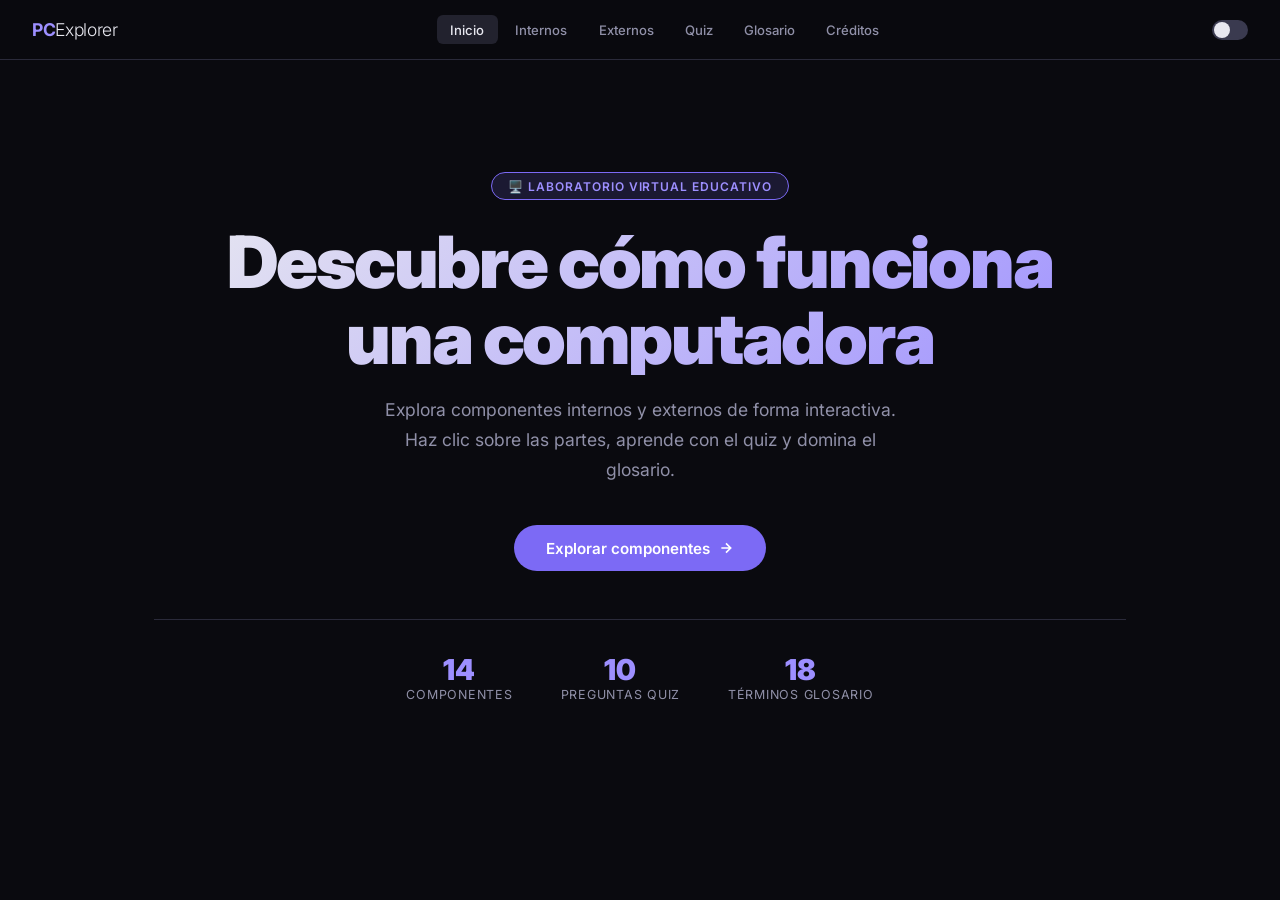
==== index.html @ 4ac85d03 "Add files via upload" ====
<!DOCTYPE html>
<html lang="es" data-theme="dark">
<head>
<meta charset="UTF-8">
<meta name="viewport" content="width=device-width, initial-scale=1.0">
<title>PC Explorer — Aprende los Componentes de la Computadora</title>
<link href="https://fonts.googleapis.com/css2?family=Inter:wght@300;400;500;600;700;900&family=JetBrains+Mono:wght@400;600&display=swap" rel="stylesheet">
<style>
:root {
  --bg: #0a0a0f;
  --bg2: #111118;
  --bg3: #1a1a24;
  --bg4: #22222e;
  --border: #2a2a3a;
  --border2: #3a3a4f;
  --text: #e8e8f0;
  --text2: #9090a8;
  --text3: #6060780;
  --accent: #7c6af5;
  --accent2: #9d8fff;
  --accent-glow: rgba(124,106,245,0.15);
  --green: #22c55e;
  --red: #ef4444;
  --amber: #f59e0b;
  --cyan: #06b6d4;
  --pink: #ec4899;
  --radius: 12px;
  --radius-sm: 8px;
}
[data-theme="light"] {
  --bg: #f0f0f8;
  --bg2: #ffffff;
  --bg3: #f8f8ff;
  --bg4: #ebebf5;
  --border: #d0d0e0;
  --border2: #b0b0c8;
  --text: #1a1a2e;
  --text2: #4a4a6a;
  --accent: #5b4de0;
  --accent2: #7c6af5;
  --accent-glow: rgba(91,77,224,0.1);
}
* { box-sizing: border-box; margin: 0; padding: 0; }
body {
  font-family: 'Inter', sans-serif;
  background: var(--bg);
  color: var(--text);
  min-height: 100vh;
  transition: background 0.3s, color 0.3s;
  overflow-x: hidden;
}

/* NAV */
nav {
  position: sticky; top: 0; z-index: 100;
  background: rgba(10,10,15,0.85);
  backdrop-filter: blur(16px);
  border-bottom: 1px solid var(--border);
  padding: 0 2rem;
  display: flex; align-items: center; justify-content: space-between;
  height: 60px;
}
[data-theme="light"] nav { background: rgba(240,240,248,0.85); }
.nav-logo { font-size: 1.1rem; font-weight: 700; color: var(--accent2); letter-spacing: -0.02em; }
.nav-logo span { color: var(--text); font-weight: 300; }
.nav-links { display: flex; gap: 0.25rem; }
.nav-links a {
  padding: 0.4rem 0.85rem; border-radius: 6px;
  font-size: 0.82rem; font-weight: 500; color: var(--text2);
  text-decoration: none; cursor: pointer;
  transition: all 0.15s;
}
.nav-links a:hover, .nav-links a.active { background: var(--bg4); color: var(--text); }
.nav-right { display: flex; align-items: center; gap: 0.75rem; }
#theme-btn {
  width: 36px; height: 20px; border-radius: 10px;
  background: var(--border2); border: none; cursor: pointer;
  position: relative; transition: background 0.3s;
}
#theme-btn::after {
  content: ''; position: absolute; top: 2px; left: 2px;
  width: 16px; height: 16px; border-radius: 50%;
  background: var(--text); transition: transform 0.3s, background 0.3s;
}
[data-theme="light"] #theme-btn { background: var(--accent); }
[data-theme="light"] #theme-btn::after { transform: translateX(16px); background: white; }

/* SECTIONS */
.section { display: none; padding: 2rem; max-width: 1100px; margin: 0 auto; }
.section.active { display: block; }

/* HERO */
.hero { text-align: center; padding: 5rem 2rem 3rem; }
.hero-badge {
  display: inline-block; padding: 0.35rem 1rem;
  background: var(--accent-glow); border: 1px solid var(--accent);
  border-radius: 99px; font-size: 0.75rem; font-weight: 600;
  color: var(--accent2); letter-spacing: 0.08em; text-transform: uppercase;
  margin-bottom: 1.5rem;
}
.hero h1 {
  font-size: clamp(2.5rem, 6vw, 4.5rem); font-weight: 900;
  line-height: 1.05; letter-spacing: -0.03em;
  background: linear-gradient(135deg, var(--text) 0%, var(--accent2) 100%);
  -webkit-background-clip: text; -webkit-text-fill-color: transparent;
  background-clip: text; margin-bottom: 1.25rem;
}
.hero p { font-size: 1.1rem; color: var(--text2); max-width: 540px; margin: 0 auto 2.5rem; line-height: 1.7; }
.hero-cta {
  display: inline-flex; align-items: center; gap: 0.5rem;
  background: var(--accent); color: white;
  padding: 0.85rem 2rem; border-radius: 99px;
  font-weight: 600; font-size: 0.95rem; cursor: pointer;
  border: none; transition: all 0.2s; text-decoration: none;
}
.hero-cta:hover { background: var(--accent2); transform: translateY(-2px); }
.hero-cta svg { width: 16px; height: 16px; }
.hero-stats {
  display: flex; justify-content: center; gap: 3rem;
  margin-top: 3rem; padding-top: 2rem;
  border-top: 1px solid var(--border);
}
.stat { text-align: center; }
.stat-num { font-size: 1.8rem; font-weight: 900; color: var(--accent2); }
.stat-lbl { font-size: 0.78rem; color: var(--text2); text-transform: uppercase; letter-spacing: 0.06em; }

/* PC INTERACTIVA */
.pc-section { padding: 2rem; max-width: 1100px; margin: 0 auto; display: none; }
.pc-section.active { display: block; }
.pc-title { text-align: center; margin-bottom: 0.5rem; }
.pc-title h2 { font-size: 1.8rem; font-weight: 800; }
.pc-title p { color: var(--text2); margin-top: 0.5rem; }
.pc-hint {
  display: flex; align-items: center; justify-content: center; gap: 0.5rem;
  font-size: 0.82rem; color: var(--accent2); margin-bottom: 1.5rem;
}
.hint-dot { width: 6px; height: 6px; border-radius: 50%; background: var(--accent); animation: pulse 2s infinite; }
@keyframes pulse { 0%,100%{opacity:1;transform:scale(1)} 50%{opacity:0.5;transform:scale(1.3)} }

/* SVG PC Map */
.pc-wrapper {
  display: grid; grid-template-columns: 1fr 380px; gap: 2rem;
  align-items: start;
}
.pc-map-container {
  background: var(--bg2); border: 1px solid var(--border);
  border-radius: var(--radius); padding: 1.5rem;
  position: relative;
}
.pc-map-container svg { width: 100%; height: auto; cursor: pointer; }
.pc-hotspot {
  cursor: pointer; transition: all 0.2s;
}
.pc-hotspot rect, .pc-hotspot circle {
  transition: all 0.2s; fill-opacity: 0.15;
}
.pc-hotspot:hover rect, .pc-hotspot:hover circle,
.pc-hotspot.selected rect, .pc-hotspot.selected circle {
  fill-opacity: 0.35; stroke-width: 2;
}
.pc-hotspot text { pointer-events: none; }

/* PANEL INFO */
.pc-info-panel {
  background: var(--bg2); border: 1px solid var(--border);
  border-radius: var(--radius); padding: 1.5rem;
  min-height: 400px; position: sticky; top: 80px;
}
.info-empty {
  display: flex; flex-direction: column; align-items: center;
  justify-content: center; height: 350px; gap: 1rem; color: var(--text2);
  text-align: center;
}
.info-empty svg { opacity: 0.3; width: 64px; height: 64px; }
.info-content { display: none; }
.info-content.visible { display: block; }
.info-tag {
  display: inline-block; padding: 0.25rem 0.7rem;
  border-radius: 99px; font-size: 0.72rem; font-weight: 600;
  text-transform: uppercase; letter-spacing: 0.06em;
  margin-bottom: 0.75rem;
}
.info-title { font-size: 1.4rem; font-weight: 800; margin-bottom: 0.5rem; }
.info-desc { color: var(--text2); font-size: 0.9rem; line-height: 1.7; margin-bottom: 1.25rem; }
.info-list { list-style: none; margin-bottom: 1.25rem; }
.info-list li {
  display: flex; align-items: flex-start; gap: 0.6rem;
  font-size: 0.88rem; color: var(--text2); padding: 0.35rem 0;
  border-bottom: 1px solid var(--border);
}
.info-list li:last-child { border: none; }
.info-list li::before { content: '✓'; color: var(--green); font-weight: 700; flex-shrink: 0; margin-top: 1px; }
.info-fact {
  background: var(--bg3); border: 1px solid var(--border);
  border-radius: var(--radius-sm); padding: 0.85rem 1rem;
  font-size: 0.83rem;
}
.info-fact strong { color: var(--amber); display: block; margin-bottom: 0.3rem; font-size: 0.75rem; text-transform: uppercase; letter-spacing: 0.06em; }

/* QUIZ */
.quiz-container { max-width: 700px; margin: 0 auto; }
.quiz-progress-bar-wrap { background: var(--bg3); border-radius: 99px; height: 6px; margin-bottom: 2rem; }
.quiz-progress-bar { height: 6px; border-radius: 99px; background: var(--accent); transition: width 0.4s; }
.quiz-question { font-size: 1.2rem; font-weight: 600; margin-bottom: 0.5rem; }
.quiz-num { font-size: 0.8rem; color: var(--text2); margin-bottom: 1rem; }
.quiz-options { display: flex; flex-direction: column; gap: 0.75rem; margin-bottom: 1.5rem; }
.quiz-opt {
  background: var(--bg2); border: 1.5px solid var(--border);
  border-radius: var(--radius-sm); padding: 0.9rem 1.2rem;
  cursor: pointer; font-size: 0.92rem; display: flex; align-items: center; gap: 0.75rem;
  transition: all 0.15s;
}
.quiz-opt:hover { border-color: var(--accent); background: var(--accent-glow); }
.quiz-opt.correct { border-color: var(--green); background: rgba(34,197,94,0.1); color: var(--green); }
.quiz-opt.wrong { border-color: var(--red); background: rgba(239,68,68,0.1); color: var(--red); }
.quiz-opt.disabled { pointer-events: none; }
.quiz-opt-letter {
  width: 28px; height: 28px; border-radius: 6px;
  background: var(--bg4); display: flex; align-items: center; justify-content: center;
  font-size: 0.78rem; font-weight: 700; color: var(--text2); flex-shrink: 0;
}
.quiz-feedback {
  padding: 0.85rem 1.1rem; border-radius: var(--radius-sm); font-size: 0.88rem;
  margin-bottom: 1.25rem; display: none;
}
.quiz-feedback.show { display: block; }
.quiz-feedback.correct-fb { background: rgba(34,197,94,0.1); border: 1px solid var(--green); color: var(--green); }
.quiz-feedback.wrong-fb { background: rgba(239,68,68,0.1); border: 1px solid var(--red); color: var(--red); }
.quiz-next-btn {
  background: var(--accent); color: white;
  padding: 0.75rem 2rem; border: none; border-radius: 99px;
  font-weight: 600; cursor: pointer; transition: all 0.2s; display: none;
}
.quiz-next-btn:hover { background: var(--accent2); }
.quiz-next-btn.show { display: inline-block; }
.quiz-result { text-align: center; padding: 3rem 2rem; }
.quiz-score-circle {
  width: 140px; height: 140px; border-radius: 50%;
  border: 4px solid var(--accent); display: flex; flex-direction: column;
  align-items: center; justify-content: center; margin: 0 auto 1.5rem;
}
.quiz-score-num { font-size: 2.8rem; font-weight: 900; color: var(--accent2); line-height: 1; }
.quiz-score-total { font-size: 0.9rem; color: var(--text2); }
.quiz-result h2 { font-size: 1.6rem; font-weight: 800; margin-bottom: 0.5rem; }
.quiz-result p { color: var(--text2); margin-bottom: 2rem; }
.cert-btn {
  background: var(--accent); color: white;
  padding: 0.8rem 2rem; border: none; border-radius: 99px;
  font-weight: 600; cursor: pointer; font-size: 0.95rem;
  margin-right: 0.75rem; transition: all 0.2s;
}
.cert-btn:hover { background: var(--accent2); }
.restart-btn {
  background: var(--bg3); color: var(--text);
  padding: 0.8rem 2rem; border: 1px solid var(--border2); border-radius: 99px;
  font-weight: 600; cursor: pointer; font-size: 0.95rem; transition: all 0.2s;
}
.restart-btn:hover { background: var(--bg4); }

/* GLOSARIO */
.glosario-search {
  position: relative; margin-bottom: 2rem;
}
.glosario-search input {
  width: 100%; padding: 1rem 1rem 1rem 3rem;
  background: var(--bg2); border: 1.5px solid var(--border);
  border-radius: var(--radius); color: var(--text); font-size: 1rem;
  font-family: 'Inter', sans-serif; outline: none; transition: border 0.2s;
}
.glosario-search input:focus { border-color: var(--accent); }
.glosario-search svg { position: absolute; left: 1rem; top: 50%; transform: translateY(-50%); color: var(--text2); }
.glosario-grid { display: grid; grid-template-columns: repeat(auto-fill, minmax(280px, 1fr)); gap: 1rem; }
.glosario-card {
  background: var(--bg2); border: 1px solid var(--border);
  border-radius: var(--radius); padding: 1.25rem;
  transition: all 0.2s;
}
.glosario-card:hover { border-color: var(--accent); transform: translateY(-2px); }
.glosario-card h3 {
  font-size: 0.95rem; font-weight: 700; margin-bottom: 0.5rem;
  font-family: 'JetBrains Mono', monospace; color: var(--accent2);
}
.glosario-card p { font-size: 0.85rem; color: var(--text2); line-height: 1.6; }
.glosario-no-results { text-align: center; padding: 3rem; color: var(--text2); }

/* CERTIFICATE MODAL */
.modal-overlay {
  position: fixed; inset: 0; background: rgba(0,0,0,0.7);
  display: none; align-items: center; justify-content: center; z-index: 999;
  backdrop-filter: blur(4px);
}
.modal-overlay.show { display: flex; }
.modal {
  background: var(--bg2); border: 1px solid var(--border);
  border-radius: 16px; padding: 0; max-width: 580px; width: 90%;
  overflow: hidden;
}
#cert-canvas { display: block; width: 100%; }
.modal-footer {
  padding: 1rem 1.5rem; display: flex; gap: 0.75rem;
  border-top: 1px solid var(--border);
}
.modal-dl-btn {
  background: var(--accent); color: white;
  padding: 0.65rem 1.5rem; border: none; border-radius: 99px;
  font-weight: 600; cursor: pointer; font-size: 0.88rem;
}
.modal-close-btn {
  background: var(--bg3); color: var(--text);
  padding: 0.65rem 1.5rem; border: 1px solid var(--border2); border-radius: 99px;
  font-weight: 600; cursor: pointer; font-size: 0.88rem;
}

/* PAGE HEADER */
.page-header { margin-bottom: 2rem; }
.page-header h2 { font-size: 1.6rem; font-weight: 800; margin-bottom: 0.4rem; }
.page-header p { color: var(--text2); }

/* CREDITS */
.credits-grid { display: grid; grid-template-columns: repeat(auto-fill, minmax(220px, 1fr)); gap: 1rem; margin-top: 1.5rem; }
.credit-card {
  background: var(--bg2); border: 1px solid var(--border);
  border-radius: var(--radius); padding: 1.25rem; text-align: center;
}
.credit-icon { font-size: 2rem; margin-bottom: 0.5rem; }
.credit-card h3 { font-size: 0.9rem; font-weight: 700; margin-bottom: 0.25rem; }
.credit-card p { font-size: 0.8rem; color: var(--text2); }

/* RESPONSIVE */
@media (max-width: 768px) {
  .pc-wrapper { grid-template-columns: 1fr; }
  .pc-info-panel { position: static; }
  .hero h1 { font-size: 2rem; }
  .hero-stats { gap: 1.5rem; }
  nav { padding: 0 1rem; }
  .nav-links a { padding: 0.35rem 0.55rem; font-size: 0.75rem; }
  .section, .pc-section { padding: 1rem; }
}
</style>
</head>
<body>

<!-- NAV -->
<nav>
  <div class="nav-logo">PC<span>Explorer</span></div>
  <div class="nav-links">
    <a onclick="goTo('home')" class="active" id="nav-home">Inicio</a>
    <a onclick="goTo('internos')" id="nav-internos">Internos</a>
    <a onclick="goTo('externos')" id="nav-externos">Externos</a>
    <a onclick="goTo('quiz')" id="nav-quiz">Quiz</a>
    <a onclick="goTo('glosario')" id="nav-glosario">Glosario</a>
    <a onclick="goTo('creditos')" id="nav-creditos">Créditos</a>
  </div>
  <div class="nav-right">
    <button id="theme-btn" onclick="toggleTheme()" aria-label="Cambiar modo"></button>
  </div>
</nav>

<!-- HOME -->
<div id="home" class="section active">
  <div class="hero">
    <div class="hero-badge">🖥️ Laboratorio Virtual Educativo</div>
    <h1>Descubre cómo funciona<br>una computadora</h1>
    <p>Explora componentes internos y externos de forma interactiva. Haz clic sobre las partes, aprende con el quiz y domina el glosario.</p>
    <a class="hero-cta" onclick="goTo('internos')">
      Explorar componentes
      <svg viewBox="0 0 24 24" fill="none" stroke="currentColor" stroke-width="2.5"><path d="M5 12h14M12 5l7 7-7 7"/></svg>
    </a>
    <div class="hero-stats">
      <div class="stat"><div class="stat-num">14</div><div class="stat-lbl">Componentes</div></div>
      <div class="stat"><div class="stat-num">10</div><div class="stat-lbl">Preguntas quiz</div></div>
      <div class="stat"><div class="stat-num">18</div><div class="stat-lbl">Términos glosario</div></div>
    </div>
  </div>
</div>

<!-- INTERNOS -->
<div id="internos" class="pc-section">
  <div class="pc-title">
    <h2>⚙️ Componentes Internos</h2>
    <p>Haz clic sobre cada componente para aprender sobre él</p>
  </div>
  <div class="pc-hint"><div class="hint-dot"></div> Clic en cualquier zona resaltada</div>
  <div class="pc-wrapper">
    <div class="pc-map-container">
      <!-- MOTHERBOARD SVG -->
      <svg viewBox="0 0 500 420" xmlns="http://www.w3.org/2000/svg" role="img" aria-label="Interior de una computadora con componentes clickeables">
        <!-- Chasis -->
        <rect x="10" y="10" width="480" height="400" rx="8" fill="#1a1a24" stroke="#2a2a3a" stroke-width="1.5"/>
        <!-- Placa Madre base -->
        <rect x="30" y="30" width="300" height="260" rx="4" fill="#0d2b1a" stroke="#1a4a2a" stroke-width="1"/>
        <!-- Circuitos decorativos -->
        <g stroke="#1a3a25" stroke-width="0.5" fill="none">
          <line x1="60" y1="60" x2="200" y2="60"/>
          <line x1="60" y1="80" x2="150" y2="80"/>
          <line x1="200" y1="60" x2="200" y2="120"/>
          <line x1="250" y1="70" x2="310" y2="70"/>
          <line x1="250" y1="70" x2="250" y2="140"/>
          <line x1="80" y1="180" x2="200" y2="180"/>
          <line x1="80" y1="200" x2="160" y2="200"/>
        </g>
        
        <!-- PLACA MADRE hotspot -->
        <g class="pc-hotspot" id="hs-placa" onclick="showInfo('placa')">
          <rect x="30" y="30" width="300" height="260" rx="4" fill="#22c55e" fill-opacity="0.05" stroke="#22c55e" stroke-width="1.5" stroke-dasharray="4,3"/>
          <text x="45" y="52" fill="#22c55e" font-size="9" font-weight="600" font-family="Inter,sans-serif">PLACA MADRE</text>
        </g>

        <!-- CPU -->
        <g class="pc-hotspot" id="hs-cpu" onclick="showInfo('cpu')">
          <rect x="55" y="70" width="90" height="90" rx="4" fill="#7c6af5" fill-opacity="0.2" stroke="#7c6af5" stroke-width="1.5"/>
          <rect x="65" y="80" width="70" height="70" rx="2" fill="#7c6af5" fill-opacity="0.3"/>
          <!-- CPU pins decoration -->
          <g fill="#7c6af5" fill-opacity="0.6">
            <rect x="68" y="83" width="4" height="4" rx="1"/>
            <rect x="76" y="83" width="4" height="4" rx="1"/>
            <rect x="84" y="83" width="4" height="4" rx="1"/>
            <rect x="92" y="83" width="4" height="4" rx="1"/>
            <rect x="100" y="83" width="4" height="4" rx="1"/>
            <rect x="108" y="83" width="4" height="4" rx="1"/>
            <rect x="116" y="83" width="4" height="4" rx="1"/>
            <rect x="124" y="83" width="4" height="4" rx="1"/>
            <rect x="68" y="141" width="4" height="4" rx="1"/>
            <rect x="76" y="141" width="4" height="4" rx="1"/>
            <rect x="84" y="141" width="4" height="4" rx="1"/>
            <rect x="92" y="141" width="4" height="4" rx="1"/>
            <rect x="100" y="141" width="4" height="4" rx="1"/>
            <rect x="108" y="141" width="4" height="4" rx="1"/>
          </g>
          <text x="100" y="120" text-anchor="middle" fill="#9d8fff" font-size="11" font-weight="700" font-family="Inter,sans-serif">CPU</text>
          <text x="100" y="133" text-anchor="middle" fill="#7c6af5" font-size="7.5" font-family="Inter,sans-serif">PROCESADOR</text>
        </g>

        <!-- RAM slots -->
        <g class="pc-hotspot" id="hs-ram" onclick="showInfo('ram')">
          <rect x="170" y="65" width="18" height="90" rx="2" fill="#06b6d4" fill-opacity="0.3" stroke="#06b6d4" stroke-width="1.5"/>
          <rect x="194" y="65" width="18" height="90" rx="2" fill="#06b6d4" fill-opacity="0.3" stroke="#06b6d4" stroke-width="1.5"/>
          <rect x="218" y="65" width="18" height="90" rx="2" fill="#06b6d4" fill-opacity="0.15" stroke="#06b6d4" stroke-width="1" stroke-dasharray="2,2"/>
          <rect x="242" y="65" width="18" height="90" rx="2" fill="#06b6d4" fill-opacity="0.15" stroke="#06b6d4" stroke-width="1" stroke-dasharray="2,2"/>
          <text x="205" y="57" text-anchor="middle" fill="#06b6d4" font-size="9" font-weight="700" font-family="Inter,sans-serif">RAM</text>
        </g>

        <!-- SSD/HDD -->
        <g class="pc-hotspot" id="hs-ssd" onclick="showInfo('ssd')">
          <rect x="55" y="185" width="130" height="55" rx="4" fill="#f59e0b" fill-opacity="0.2" stroke="#f59e0b" stroke-width="1.5"/>
          <rect x="65" y="195" width="110" height="35" rx="2" fill="#f59e0b" fill-opacity="0.2"/>
          <g fill="#f59e0b" fill-opacity="0.5">
            <circle cx="80" cy="213" r="10"/>
            <circle cx="110" cy="213" r="10"/>
            <circle cx="140" cy="213" r="10"/>
          </g>
          <text x="120" y="252" text-anchor="middle" fill="#f59e0b" font-size="9" font-weight="700" font-family="Inter,sans-serif">SSD / HDD</text>
        </g>

        <!-- GPU -->
        <g class="pc-hotspot" id="hs-gpu" onclick="showInfo('gpu')">
          <rect x="30" y="270" width="300" height="55" rx="4" fill="#ec4899" fill-opacity="0.2" stroke="#ec4899" stroke-width="1.5"/>
          <rect x="45" y="280" width="120" height="35" rx="2" fill="#ec4899" fill-opacity="0.25"/>
          <!-- fan 1 -->
          <circle cx="85" cy="298" r="14" fill="#ec4899" fill-opacity="0.2" stroke="#ec4899" stroke-width="1"/>
          <circle cx="85" cy="298" r="5" fill="#ec4899" fill-opacity="0.4"/>
          <!-- fan 2 -->
          <circle cx="125" cy="298" r="14" fill="#ec4899" fill-opacity="0.2" stroke="#ec4899" stroke-width="1"/>
          <circle cx="125" cy="298" r="5" fill="#ec4899" fill-opacity="0.4"/>
          <text x="230" y="302" text-anchor="middle" fill="#ec4899" font-size="10" font-weight="700" font-family="Inter,sans-serif">TARJETA GRÁFICA</text>
          <text x="230" y="314" text-anchor="middle" fill="#ec4899" font-size="8" font-family="Inter,sans-serif">GPU</text>
        </g>

        <!-- Fuente de poder (PSU) -->
        <g class="pc-hotspot" id="hs-psu" onclick="showInfo('psu')">
          <rect x="340" y="210" width="140" height="120" rx="4" fill="#22c55e" fill-opacity="0.2" stroke="#22c55e" stroke-width="1.5"/>
          <circle cx="410" cy="265" r="38" fill="#22c55e" fill-opacity="0.15" stroke="#22c55e" stroke-width="1"/>
          <circle cx="410" cy="265" r="18" fill="#22c55e" fill-opacity="0.3"/>
          <circle cx="410" cy="265" r="6" fill="#22c55e" fill-opacity="0.6"/>
          <!-- fan blades -->
          <g stroke="#22c55e" stroke-width="1.2" fill="none" opacity="0.5">
            <line x1="410" y1="240" x2="410" y2="252"/>
            <line x1="410" y1="278" x2="410" y2="290"/>
            <line x1="385" y1="265" x2="397" y2="265"/>
            <line x1="423" y1="265" x2="435" y2="265"/>
            <line x1="393" y1="248" x2="401" y2="256"/>
            <line x1="419" y1="274" x2="427" y2="282"/>
            <line x1="427" y1="248" x2="419" y2="256"/>
            <line x1="401" y1="274" x2="393" y2="282"/>
          </g>
          <text x="410" y="315" text-anchor="middle" fill="#22c55e" font-size="9" font-weight="700" font-family="Inter,sans-serif">FUENTE DE PODER</text>
        </g>

        <!-- Disipador CPU -->
        <g pointer-events="none">
          <rect x="58" y="73" width="84" height="84" rx="2" fill="none" stroke="#7c6af5" stroke-width="0.5" stroke-dasharray="2,2" opacity="0.4"/>
          <text x="100" y="67" text-anchor="middle" fill="#7c6af5" font-size="7" font-family="Inter,sans-serif" opacity="0.6">DISIPADOR</text>
        </g>

        <!-- Monitor (externo, fuera del chasis) -->
        <g class="pc-hotspot" id="hs-monitor" onclick="showInfo('monitor'); goTo('externos')">
          <rect x="342" y="30" width="140" height="95" rx="4" fill="#06b6d4" fill-opacity="0.2" stroke="#06b6d4" stroke-width="1.5"/>
          <rect x="350" y="37" width="124" height="75" rx="2" fill="#06b6d4" fill-opacity="0.1"/>
          <!-- screen content -->
          <rect x="358" y="44" width="108" height="55" rx="1" fill="#06b6d4" fill-opacity="0.15"/>
          <text x="412" y="74" text-anchor="middle" fill="#06b6d4" font-size="8" font-family="Inter,sans-serif">🖥️</text>
          <rect x="400" y="125" width="24" height="6" rx="1" fill="#06b6d4" fill-opacity="0.4"/>
          <rect x="392" y="131" width="40" height="4" rx="1" fill="#06b6d4" fill-opacity="0.3"/>
          <text x="412" y="120" text-anchor="middle" fill="#06b6d4" font-size="9" font-weight="700" font-family="Inter,sans-serif">MONITOR</text>
        </g>

        <!-- Cables decorativos -->
        <g stroke="#3a3a4f" stroke-width="1" fill="none" opacity="0.6">
          <path d="M340 250 C320 250 320 200 300 200"/>
          <path d="M340 240 C325 240 325 180 300 180"/>
          <path d="M340 260 C315 260 315 140 170 140"/>
        </g>
        
        <!-- Labels periféricos externos -->
        <text x="355" y="185" fill="#9d8fff" font-size="9" font-family="Inter,sans-serif" opacity="0.7">↓ Periféricos en sección Externos</text>
        <text x="350" y="170" fill="#9d8fff" font-size="8" font-family="JetBrains Mono,monospace" opacity="0.5">Teclado · Mouse · Impresora...</text>
      </svg>
    </div>

    <!-- INFO PANEL -->
    <div class="pc-info-panel">
      <div class="info-empty" id="info-empty">
        <svg viewBox="0 0 24 24" fill="none" stroke="currentColor" stroke-width="1.5">
          <path d="M9 3H5a2 2 0 0 0-2 2v4m6-6h10a2 2 0 0 1 2 2v4M9 3v18m0 0h10a2 2 0 0 0 2-2V9M9 21H5a2 2 0 0 1-2-2V9m0 0h18"/>
        </svg>
        <p>Selecciona un componente<br>en el diagrama</p>
      </div>
      <div class="info-content" id="info-content"></div>
    </div>
  </div>
</div>

<!-- EXTERNOS -->
<div id="externos" class="section">
  <div class="page-header">
    <h2>🖱️ Componentes Externos</h2>
    <p>Periféricos de entrada y salida que interactúan con la computadora</p>
  </div>
  <div style="display:grid;grid-template-columns:repeat(auto-fill,minmax(240px,1fr));gap:1rem" id="externos-grid"></div>
</div>

<!-- QUIZ -->
<div id="quiz" class="section">
  <div class="page-header">
    <h2>🧠 Quiz Interactivo</h2>
    <p>10 preguntas aleatorias para poner a prueba tus conocimientos</p>
  </div>
  <div class="quiz-container" id="quiz-area"></div>
</div>

<!-- GLOSARIO -->
<div id="glosario" class="section">
  <div class="page-header">
    <h2>📖 Glosario Interactivo</h2>
    <p>Busca cualquier término de informática</p>
  </div>
  <div class="glosario-search">
    <svg width="18" height="18" viewBox="0 0 24 24" fill="none" stroke="currentColor" stroke-width="2"><circle cx="11" cy="11" r="8"/><path d="m21 21-4.35-4.35"/></svg>
    <input type="text" id="glosario-input" placeholder="Escribe una palabra: CPU, RAM, SSD..." oninput="filterGlosario(this.value)">
  </div>
  <div class="glosario-grid" id="glosario-grid"></div>
</div>

<!-- CREDITOS -->
<div id="creditos" class="section">
  <div class="page-header">
    <h2>✨ Créditos</h2>
    <p>Proyecto educativo desarrollado con HTML, CSS y JavaScript</p>
  </div>
  <div class="credits-grid">
    <div class="credit-card"><div class="credit-icon">🎓</div><h3>Propósito</h3><p>Laboratorio virtual para aprender los componentes de la computadora de forma interactiva</p></div>
    <div class="credit-card"><div class="credit-icon">💻</div><h3>Tecnologías</h3><p>HTML5 · CSS3 · JavaScript Vanilla · Canvas API</p></div>
    <div class="credit-card"><div class="credit-icon">🎨</div><h3>Diseño</h3><p>Interfaz oscura/clara · Animaciones · Tarjetas interactivas · Responsive</p></div>
    <div class="credit-card"><div class="credit-icon">📚</div><h3>Nivel</h3><p>Educación Básica y Secundaria · Computación · Educación para el Trabajo</p></div>
    <div class="credit-card"><div class="credit-icon">🏆</div><h3>Funciones</h3><p>Quiz con puntaje · Certificado descargable · Glosario interactivo · Modo oscuro</p></div>
    <div class="credit-card"><div class="credit-icon">🚀</div><h3>Próximo</h3><p>Ranking con Supabase · Firebase Hosting · Narración por voz</p></div>
  </div>
  <div style="margin-top:2rem;padding:1.5rem;background:var(--bg2);border:1px solid var(--border);border-radius:var(--radius);">
    <p style="font-size:0.85rem;color:var(--text2);line-height:1.8;">
      <strong style="color:var(--accent2)">Fase 1 completada ✅</strong> — Diseño moderno, imagen interactiva, ventanas de info, quiz, glosario y certificado.<br>
      <strong style="color:var(--text2)">Fase 2 (próximamente)</strong> — Base de datos Supabase con ranking de estudiantes.<br>
      <strong style="color:var(--text2)">Fase 3 (próximamente)</strong> — Publicación en Firebase Hosting + narración por voz.
    </p>
  </div>
</div>

<!-- CERTIFICATE MODAL -->
<div class="modal-overlay" id="cert-modal">
  <div class="modal">
    <canvas id="cert-canvas" width="580" height="380"></canvas>
    <div class="modal-footer">
      <button class="modal-dl-btn" onclick="downloadCert()">⬇️ Descargar PDF</button>
      <button class="modal-close-btn" onclick="closeCert()">Cerrar</button>
    </div>
  </div>
</div>

<script>
// ═══════════════════════════════════════
//  DATA
// ═══════════════════════════════════════
const COMPONENTS = {
  cpu: {
    tag: 'CPU', tagColor: '#7c6af5',
    title: 'Procesador (CPU)',
    desc: 'El cerebro de la computadora. Ejecuta todas las instrucciones y coordina el funcionamiento del sistema completo.',
    features: ['Ejecuta instrucciones del sistema operativo', 'Procesa datos matemáticos y lógicos', 'Coordina todos los componentes', 'Controla el flujo de información'],
    fact: 'Su velocidad se mide en GHz (gigahercios). Los procesadores modernos tienen múltiples núcleos (cores) que trabajan en paralelo.'
  },
  ram: {
    tag: 'RAM', tagColor: '#06b6d4',
    title: 'Memoria RAM',
    desc: 'Memoria de acceso aleatorio. Almacena temporalmente los datos y programas que están en uso en ese momento.',
    features: ['Almacena datos de forma temporal', 'Permite multitarea fluida', 'Más RAM = mayor rendimiento', 'Tipos: DDR4, DDR5'],
    fact: 'Al apagar la computadora, toda la información de la RAM se borra. Por eso necesitas guardar tus archivos.'
  },
  placa: {
    tag: 'MB', tagColor: '#22c55e',
    title: 'Placa Madre',
    desc: 'El circuito principal que conecta y comunica todos los componentes de la computadora entre sí.',
    features: ['Conecta CPU, RAM, GPU y almacenamiento', 'Contiene el BIOS/UEFI', 'Regula la energía a los componentes', 'Tiene ranuras de expansión (PCIe)'],
    fact: 'También llamada "motherboard". Sin ella, ningún componente podría comunicarse con otro.'
  },
  ssd: {
    tag: 'ALMACENAMIENTO', tagColor: '#f59e0b',
    title: 'SSD / HDD',
    desc: 'Dispositivos de almacenamiento permanente. Guardan el sistema operativo, programas y archivos del usuario.',
    features: ['SSD: velocidad muy alta, sin partes móviles', 'HDD: mayor capacidad, más económico', 'NVMe SSD: hasta 10x más rápido que HDD', 'Almacenamiento permanente (no se borra al apagar)'],
    fact: 'Un SSD NVMe puede leer datos a 3500 MB/s, mientras un HDD tradicional solo llega a 150 MB/s.'
  },
  gpu: {
    tag: 'GPU', tagColor: '#ec4899',
    title: 'Tarjeta Gráfica',
    desc: 'Procesa y renderiza imágenes, vídeos y gráficos 3D. Esencial para videojuegos, diseño y edición de vídeo.',
    features: ['Renderiza imágenes y vídeo en tiempo real', 'Tiene su propia memoria VRAM', 'Esencial para gaming y diseño 3D', 'También usada para IA y minería de datos'],
    fact: 'Una GPU moderna tiene miles de núcleos pequeños. La RTX 4090 tiene 16,384 núcleos CUDA.'
  },
  psu: {
    tag: 'PSU', tagColor: '#22c55e',
    title: 'Fuente de Poder',
    desc: 'Convierte la corriente alterna (AC) de la toma eléctrica en corriente continua (DC) para alimentar todos los componentes.',
    features: ['Convierte AC a DC (12V, 5V, 3.3V)', 'Su potencia se mide en Watts', 'El ventilador disipa el calor generado', 'Certificación 80 Plus garantiza eficiencia'],
    fact: 'Una PSU de mala calidad puede dañar todos tus componentes. Siempre elige una certificada 80 Plus.'
  },
  monitor: {
    tag: 'EXTERNO', tagColor: '#06b6d4',
    title: 'Monitor',
    desc: 'Dispositivo de salida que muestra la información visual procesada por la tarjeta gráfica.',
    features: ['Tipos: LED, IPS, OLED, TN', 'Resolución: FHD, QHD, 4K', 'Frecuencia de actualización: 60Hz a 360Hz', 'Conectores: HDMI, DisplayPort, VGA'],
    fact: 'Los monitores IPS tienen mejores colores pero los TN son más rápidos para gaming competitivo.'
  }
};

const EXTERNOS_DATA = [
  { icon: '🖥️', name: 'Monitor', tipo: 'Salida', desc: 'Muestra la información visual. Tipos: LED, IPS, OLED. Resoluciones desde FHD hasta 4K.' },
  { icon: '⌨️', name: 'Teclado', tipo: 'Entrada', desc: 'Dispositivo de entrada principal para escribir texto y ejecutar comandos. Tipos: mecánico, membrana, óptico.' },
  { icon: '🖱️', name: 'Mouse', tipo: 'Entrada', desc: 'Controla el cursor en pantalla. Tipos: óptico, láser, trackball. Permite seleccionar y ejecutar acciones.' },
  { icon: '🖨️', name: 'Impresora', tipo: 'Salida', desc: 'Transfiere texto e imágenes digitales a papel u otros medios físicos. Tipos: láser, inkjet, 3D.' },
  { icon: '📠', name: 'Escáner', tipo: 'Entrada', desc: 'Digitaliza documentos y fotografías físicas, convirtiéndolos en archivos digitales editables.' },
  { icon: '🔊', name: 'Parlantes', tipo: 'Salida', desc: 'Reproducen sonido generado por la tarjeta de sonido. Pueden ser estéreo, 5.1 o 7.1 surround.' },
  { icon: '🎙️', name: 'Micrófono', tipo: 'Entrada', desc: 'Captura sonido del entorno y lo convierte en señal digital. Usado en videoconferencias y grabaciones.' },
  { icon: '📷', name: 'Webcam', tipo: 'Entrada/Salida', desc: 'Captura vídeo en tiempo real para videoconferencias, streaming y reconocimiento facial.' },
];

const GLOSARIO_DATA = [
  { term: 'Hardware', def: 'Conjunto de componentes físicos de una computadora: pantalla, teclado, placa madre, etc.' },
  { term: 'Software', def: 'Programas e instrucciones que hacen funcionar el hardware: sistemas operativos, aplicaciones, juegos.' },
  { term: 'CPU', def: 'Central Processing Unit — procesador principal que ejecuta instrucciones y controla el sistema.' },
  { term: 'RAM', def: 'Random Access Memory — memoria temporal que almacena datos de los programas en ejecución.' },
  { term: 'SSD', def: 'Solid State Drive — disco de almacenamiento sin partes móviles, muy rápido y silencioso.' },
  { term: 'HDD', def: 'Hard Disk Drive — disco duro tradicional con platos magnéticos giratorios y mayor capacidad.' },
  { term: 'GPU', def: 'Graphics Processing Unit — tarjeta gráfica que renderiza imágenes, vídeos y gráficos 3D.' },
  { term: 'Periférico', def: 'Dispositivo externo conectado a la computadora: teclado, mouse, impresora, monitor.' },
  { term: 'BIOS', def: 'Basic Input Output System — firmware que inicia el hardware al encender la computadora.' },
  { term: 'GHz', def: 'Gigahercios — unidad de medida de la velocidad del procesador (1 GHz = 1000 millones de ciclos/seg).' },
  { term: 'PCIe', def: 'Peripheral Component Interconnect Express — ranura de expansión de alta velocidad en la placa madre.' },
  { term: 'NVMe', def: 'Non-Volatile Memory Express — protocolo ultrarrápido para SSDs conectados por PCIe.' },
  { term: 'Byte', def: 'Unidad básica de almacenamiento digital. 1 Byte = 8 bits. 1 GB = 1024 MB.' },
  { term: 'Overclock', def: 'Aumentar la velocidad del procesador o GPU más allá de los valores de fábrica para mayor rendimiento.' },
  { term: 'Drivers', def: 'Programas que permiten al sistema operativo comunicarse con el hardware instalado.' },
  { term: 'Núcleo (Core)', def: 'Unidad de procesamiento dentro de la CPU. Más núcleos = mayor capacidad de multitarea.' },
  { term: 'VRAM', def: 'Video RAM — memoria dedicada de la tarjeta gráfica para almacenar texturas y datos visuales.' },
  { term: 'USB', def: 'Universal Serial Bus — estándar de conexión para periféricos. Versiones: USB 2.0, 3.0, Type-C.' },
];

const QUIZ_QUESTIONS = [
  { q: '¿Cuál es el "cerebro" de la computadora?', opts: ['Monitor', 'CPU', 'Teclado', 'Impresora'], ans: 1, exp: 'La CPU (Procesador) es el componente que ejecuta instrucciones y controla todo el sistema.' },
  { q: '¿Qué tipo de memoria almacena datos de forma TEMPORAL?', opts: ['SSD', 'HDD', 'RAM', 'USB'], ans: 2, exp: 'La RAM almacena temporalmente los datos de los programas en ejecución. Al apagar se borra.' },
  { q: '¿Qué componente muestra imágenes en la pantalla?', opts: ['CPU', 'RAM', 'Tarjeta Gráfica (GPU)', 'Fuente de Poder'], ans: 2, exp: 'La GPU procesa y envía la señal de vídeo al monitor.' },
  { q: '¿Cuál es la diferencia principal entre SSD y HDD?', opts: ['El SSD usa agua para enfriar', 'El SSD no tiene partes móviles y es más rápido', 'El HDD es más moderno', 'No hay diferencia'], ans: 1, exp: 'El SSD usa chips de memoria flash (sin piezas móviles), mientras el HDD usa platos magnéticos giratorios.' },
  { q: '¿Qué es la Placa Madre?', opts: ['Un juego de PC', 'El monitor principal', 'El circuito que conecta todos los componentes', 'La fuente de energía'], ans: 2, exp: 'La placa madre (motherboard) es el circuito principal que conecta y comunica todos los componentes.' },
  { q: '¿En qué unidad se mide la velocidad del procesador?', opts: ['Watts', 'GB', 'GHz', 'Pixels'], ans: 2, exp: 'La velocidad del procesador se mide en GHz (Gigahercios), que indica millones de ciclos por segundo.' },
  { q: '¿Cuál es la función de la Fuente de Poder?', opts: ['Guardar archivos', 'Convertir AC en DC para alimentar los componentes', 'Procesar gráficos', 'Conectar a internet'], ans: 1, exp: 'La PSU convierte la corriente alterna (AC) del tomacorriente en corriente continua (DC) para el PC.' },
  { q: '¿Qué es un periférico?', opts: ['El interior de la CPU', 'Dispositivo externo conectado a la computadora', 'Un tipo de memoria', 'El núcleo del procesador'], ans: 1, exp: 'Periférico es cualquier dispositivo externo: teclado, mouse, impresora, monitor, etc.' },
  { q: '¿Qué significa RAM?', opts: ['Really Amazing Memory', 'Random Access Memory', 'Read All Memory', 'Rapid Application Module'], ans: 1, exp: 'RAM = Random Access Memory. Memoria de acceso aleatorio.' },
  { q: '¿Cuál componente es dispositivo de SALIDA?', opts: ['Teclado', 'Mouse', 'Monitor', 'Micrófono'], ans: 2, exp: 'El monitor es un dispositivo de salida porque muestra información al usuario. El teclado, mouse y micrófono son de entrada.' },
];

// ═══════════════════════════════════════
//  NAVIGATION
// ═══════════════════════════════════════
function goTo(id) {
  document.querySelectorAll('.section, .pc-section').forEach(s => s.classList.remove('active'));
  document.querySelectorAll('.nav-links a').forEach(a => a.classList.remove('active'));
  const el = document.getElementById(id);
  if (el) el.classList.add('active');
  const nav = document.getElementById('nav-' + id);
  if (nav) nav.classList.add('active');
  window.scrollTo({ top: 0, behavior: 'smooth' });
}

function toggleTheme() {
  const html = document.documentElement;
  html.setAttribute('data-theme', html.getAttribute('data-theme') === 'dark' ? 'light' : 'dark');
}

// ═══════════════════════════════════════
//  PC INFO PANEL
// ═══════════════════════════════════════
function showInfo(id) {
  const data = COMPONENTS[id];
  if (!data) return;
  document.querySelectorAll('.pc-hotspot').forEach(h => h.classList.remove('selected'));
  const hs = document.getElementById('hs-' + id);
  if (hs) hs.classList.add('selected');
  document.getElementById('info-empty').style.display = 'none';
  const content = document.getElementById('info-content');
  content.innerHTML = `
    <span class="info-tag" style="background:${data.tagColor}22;color:${data.tagColor};border:1px solid ${data.tagColor}44">${data.tag}</span>
    <div class="info-title">${data.title}</div>
    <p class="info-desc">${data.desc}</p>
    <ul class="info-list">
      ${data.features.map(f => `<li>${f}</li>`).join('')}
    </ul>
    <div class="info-fact">
      <strong>💡 Dato curioso</strong>
      ${data.fact}
    </div>
  `;
  content.classList.add('visible');
  // sound
  try {
    const ctx = new (window.AudioContext || window.webkitAudioContext)();
    const osc = ctx.createOscillator();
    const gain = ctx.createGain();
    osc.connect(gain); gain.connect(ctx.destination);
    osc.frequency.value = 440; gain.gain.value = 0.05;
    osc.start(); gain.gain.exponentialRampToValueAtTime(0.001, ctx.currentTime + 0.15);
    osc.stop(ctx.currentTime + 0.15);
  } catch(e){}
}

// ═══════════════════════════════════════
//  EXTERNOS
// ═══════════════════════════════════════
function renderExternos() {
  const grid = document.getElementById('externos-grid');
  const typeColors = { 'Entrada': '#22c55e', 'Salida': '#06b6d4', 'Entrada/Salida': '#7c6af5' };
  grid.innerHTML = EXTERNOS_DATA.map(c => `
    <div style="background:var(--bg2);border:1px solid var(--border);border-radius:var(--radius);padding:1.25rem;transition:all 0.2s;cursor:default"
         onmouseover="this.style.borderColor=var('--border2');this.style.transform='translateY(-2px)'"
         onmouseout="this.style.borderColor='';this.style.transform=''">
      <div style="font-size:2rem;margin-bottom:0.75rem">${c.icon}</div>
      <div style="display:flex;align-items:center;gap:0.5rem;margin-bottom:0.5rem">
        <h3 style="font-size:1rem;font-weight:700">${c.name}</h3>
        <span style="font-size:0.7rem;padding:0.2rem 0.55rem;border-radius:99px;background:${typeColors[c.tipo]}22;color:${typeColors[c.tipo]};font-weight:600">${c.tipo}</span>
      </div>
      <p style="font-size:0.85rem;color:var(--text2);line-height:1.6">${c.desc}</p>
    </div>
  `).join('');
}

// ═══════════════════════════════════════
//  GLOSARIO
// ═══════════════════════════════════════
function renderGlosario(filter = '') {
  const grid = document.getElementById('glosario-grid');
  const filtered = GLOSARIO_DATA.filter(g =>
    g.term.toLowerCase().includes(filter.toLowerCase()) ||
    g.def.toLowerCase().includes(filter.toLowerCase())
  );
  if (!filtered.length) {
    grid.innerHTML = '<div class="glosario-no-results">No se encontraron términos para "' + filter + '"</div>';
    return;
  }
  grid.innerHTML = filtered.map(g => `
    <div class="glosario-card">
      <h3>${g.term}</h3>
      <p>${g.def}</p>
    </div>
  `).join('');
}
function filterGlosario(val) { renderGlosario(val); }

// ═══════════════════════════════════════
//  QUIZ
// ═══════════════════════════════════════
let quizState = { questions: [], idx: 0, score: 0, answered: false, playerName: '' };

function startQuiz() {
  const shuffled = [...QUIZ_QUESTIONS].sort(() => Math.random() - 0.5).slice(0, 10);
  quizState = { questions: shuffled, idx: 0, score: 0, answered: false };
  renderQuestion();
}

function renderQuestion() {
  const area = document.getElementById('quiz-area');
  const { questions, idx } = quizState;
  if (idx >= questions.length) { renderResult(); return; }
  const q = questions[idx];
  const letters = ['A', 'B', 'C', 'D'];
  const pct = (idx / questions.length) * 100;
  area.innerHTML = `
    <div class="quiz-progress-bar-wrap"><div class="quiz-progress-bar" style="width:${pct}%"></div></div>
    <div class="quiz-num">Pregunta ${idx + 1} de ${questions.length} · Puntaje: ${quizState.score}</div>
    <div class="quiz-question">${q.q}</div>
    <div class="quiz-options">
      ${q.opts.map((opt, i) => `
        <div class="quiz-opt" onclick="selectAnswer(${i})" id="opt-${i}">
          <div class="quiz-opt-letter">${letters[i]}</div>
          ${opt}
        </div>
      `).join('')}
    </div>
    <div class="quiz-feedback" id="quiz-feedback"></div>
    <button class="quiz-next-btn" id="quiz-next" onclick="nextQuestion()">
      ${idx + 1 < questions.length ? 'Siguiente pregunta →' : 'Ver resultado →'}
    </button>
  `;
}

function selectAnswer(i) {
  if (quizState.answered) return;
  quizState.answered = true;
  const q = quizState.questions[quizState.idx];
  const correct = q.ans === i;
  if (correct) quizState.score++;
  document.querySelectorAll('.quiz-opt').forEach((el, j) => {
    el.classList.add('disabled');
    if (j === q.ans) el.classList.add('correct');
    else if (j === i && !correct) el.classList.add('wrong');
  });
  const fb = document.getElementById('quiz-feedback');
  fb.className = 'quiz-feedback show ' + (correct ? 'correct-fb' : 'wrong-fb');
  fb.innerHTML = (correct ? '✅ ¡Correcto! ' : '❌ Incorrecto. ') + q.exp;
  document.getElementById('quiz-next').classList.add('show');
  // sound
  try {
    const ctx = new (window.AudioContext || window.webkitAudioContext)();
    const osc = ctx.createOscillator();
    const gain = ctx.createGain();
    osc.connect(gain); gain.connect(ctx.destination);
    osc.frequency.value = correct ? 660 : 220;
    gain.gain.value = 0.05;
    osc.start();
    gain.gain.exponentialRampToValueAtTime(0.001, ctx.currentTime + 0.3);
    osc.stop(ctx.currentTime + 0.3);
  } catch(e){}
}

function nextQuestion() {
  quizState.idx++;
  quizState.answered = false;
  renderQuestion();
}

function renderResult() {
  const { score, questions } = quizState;
  const pct = Math.round((score / questions.length) * 100);
  let msg = pct >= 90 ? '🏆 ¡Excelente! Eres un experto en hardware.' :
            pct >= 70 ? '🎉 ¡Muy bien! Tienes buenos conocimientos.' :
            pct >= 50 ? '📚 Bien, pero puedes mejorar repasando el material.' :
                        '💪 Sigue estudiando, ¡la práctica hace al maestro!';
  document.getElementById('quiz-area').innerHTML = `
    <div class="quiz-result">
      <div class="quiz-score-circle">
        <div class="quiz-score-num">${score}</div>
        <div class="quiz-score-total">de ${questions.length}</div>
      </div>
      <h2>${pct}% de aciertos</h2>
      <p>${msg}</p>
      <button class="cert-btn" onclick="showCert()">🏅 Ver certificado</button>
      <button class="restart-btn" onclick="startQuiz()">Intentar de nuevo</button>
    </div>
  `;
}

// ═══════════════════════════════════════
//  CERTIFICATE
// ═══════════════════════════════════════
function showCert() {
  document.getElementById('cert-modal').classList.add('show');
  drawCert();
}
function closeCert() { document.getElementById('cert-modal').classList.remove('show'); }

function drawCert() {
  const canvas = document.getElementById('cert-canvas');
  const ctx = canvas.getContext('2d');
  const W = canvas.width, H = canvas.height;
  const score = quizState.score, total = quizState.questions.length;
  const pct = Math.round((score / total) * 100);
  const today = new Date().toLocaleDateString('es-ES', { day: '2-digit', month: 'long', year: 'numeric' });

  // BG
  ctx.fillStyle = '#0a0a0f';
  ctx.fillRect(0, 0, W, H);

  // Border
  ctx.strokeStyle = '#7c6af5';
  ctx.lineWidth = 3;
  ctx.strokeRect(12, 12, W - 24, H - 24);
  ctx.strokeStyle = '#9d8fff';
  ctx.lineWidth = 1;
  ctx.strokeRect(18, 18, W - 36, H - 36);

  // Corner decorations
  const corners = [[24, 24], [W - 24, 24], [24, H - 24], [W - 24, H - 24]];
  corners.forEach(([x, y]) => {
    ctx.fillStyle = '#7c6af5';
    ctx.beginPath(); ctx.arc(x, y, 5, 0, Math.PI * 2); ctx.fill();
  });

  // Title
  ctx.fillStyle = '#7c6af5';
  ctx.font = 'bold 13px Inter, sans-serif';
  ctx.textAlign = 'center';
  ctx.fillText('PC EXPLORER — LABORATORIO VIRTUAL', W / 2, 65);

  ctx.fillStyle = '#e8e8f0';
  ctx.font = 'bold 26px Inter, sans-serif';
  ctx.fillText('Certificado de Participación', W / 2, 105);

  ctx.fillStyle = '#9090a8';
  ctx.font = '13px Inter, sans-serif';
  ctx.fillText('Se certifica que el estudiante completó el Quiz Interactivo', W / 2, 140);
  ctx.fillText('con los siguientes resultados:', W / 2, 158);

  // Score badge
  ctx.fillStyle = '#7c6af5';
  ctx.beginPath();
  ctx.roundRect(W/2 - 80, 175, 160, 70, 12);
  ctx.fill();
  ctx.fillStyle = '#ffffff';
  ctx.font = 'bold 32px Inter, sans-serif';
  ctx.fillText(`${score}/${total}`, W / 2, 217);
  ctx.font = '12px Inter, sans-serif';
  ctx.fillText(`${pct}% de aciertos`, W / 2, 235);

  // Message
  ctx.fillStyle = '#e8e8f0';
  const levelText = pct >= 90 ? '🏆 Nivel: EXPERTO EN HARDWARE' :
                    pct >= 70 ? '🎓 Nivel: AVANZADO' :
                    pct >= 50 ? '📚 Nivel: INTERMEDIO' : '💪 Nivel: EN PROGRESO';
  ctx.font = 'bold 15px Inter, sans-serif';
  ctx.fillText(levelText, W / 2, 285);

  // Date
  ctx.fillStyle = '#9090a8';
  ctx.font = '12px Inter, sans-serif';
  ctx.fillText(`Fecha: ${today}`, W / 2, 325);

  // Footer
  ctx.strokeStyle = '#2a2a3a';
  ctx.lineWidth = 1;
  ctx.beginPath(); ctx.moveTo(80, 345); ctx.lineTo(W - 80, 345); ctx.stroke();

  ctx.fillStyle = '#9090a8';
  ctx.font = '11px Inter, sans-serif';
  ctx.fillText('PC Explorer — Aprende los Componentes de la Computadora', W / 2, 365);
}

function downloadCert() {
  const canvas = document.getElementById('cert-canvas');
  const a = document.createElement('a');
  a.download = 'certificado-pc-explorer.png';
  a.href = canvas.toDataURL('image/png');
  a.click();
}

// ═══════════════════════════════════════
//  INIT
// ═══════════════════════════════════════
renderExternos();
renderGlosario();
startQuiz();

// Make nav work for home
document.getElementById('nav-home').onclick = () => goTo('home');
</script>
</body>
</html>
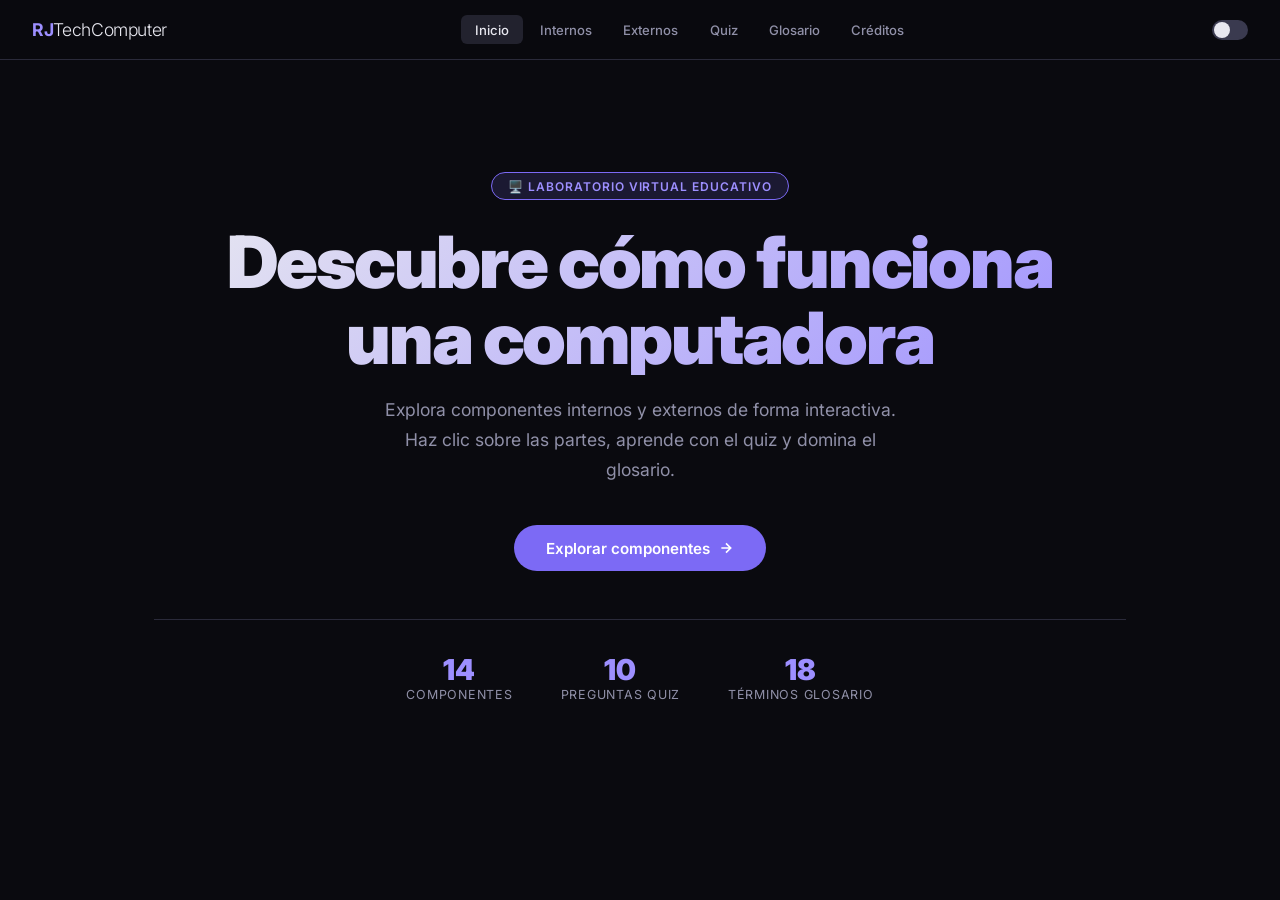
==== commit 24c3df23: "Update index.html" ====
--- a/index.html
+++ b/index.html
@@ -3,7 +3,7 @@
 <head>
 <meta charset="UTF-8">
 <meta name="viewport" content="width=device-width, initial-scale=1.0">
-<title>PC Explorer — Aprende los Componentes de la Computadora</title>
+<title>RJTechComputer — Aprende los Componentes de la Computadora</title>
 <link href="https://fonts.googleapis.com/css2?family=Inter:wght@300;400;500;600;700;900&family=JetBrains+Mono:wght@400;600&display=swap" rel="stylesheet">
 <style>
 :root {
@@ -342,7 +342,7 @@
 
 <!-- NAV -->
 <nav>
-  <div class="nav-logo">PC<span>Explorer</span></div>
+  <div class="nav-logo">RJ<span>TechComputer</span></div>
   <div class="nav-links">
     <a onclick="goTo('home')" class="active" id="nav-home">Inicio</a>
     <a onclick="goTo('internos')" id="nav-internos">Internos</a>
@@ -989,4 +989,4 @@
 document.getElementById('nav-home').onclick = () => goTo('home');
 </script>
 </body>
-</html>+</html>
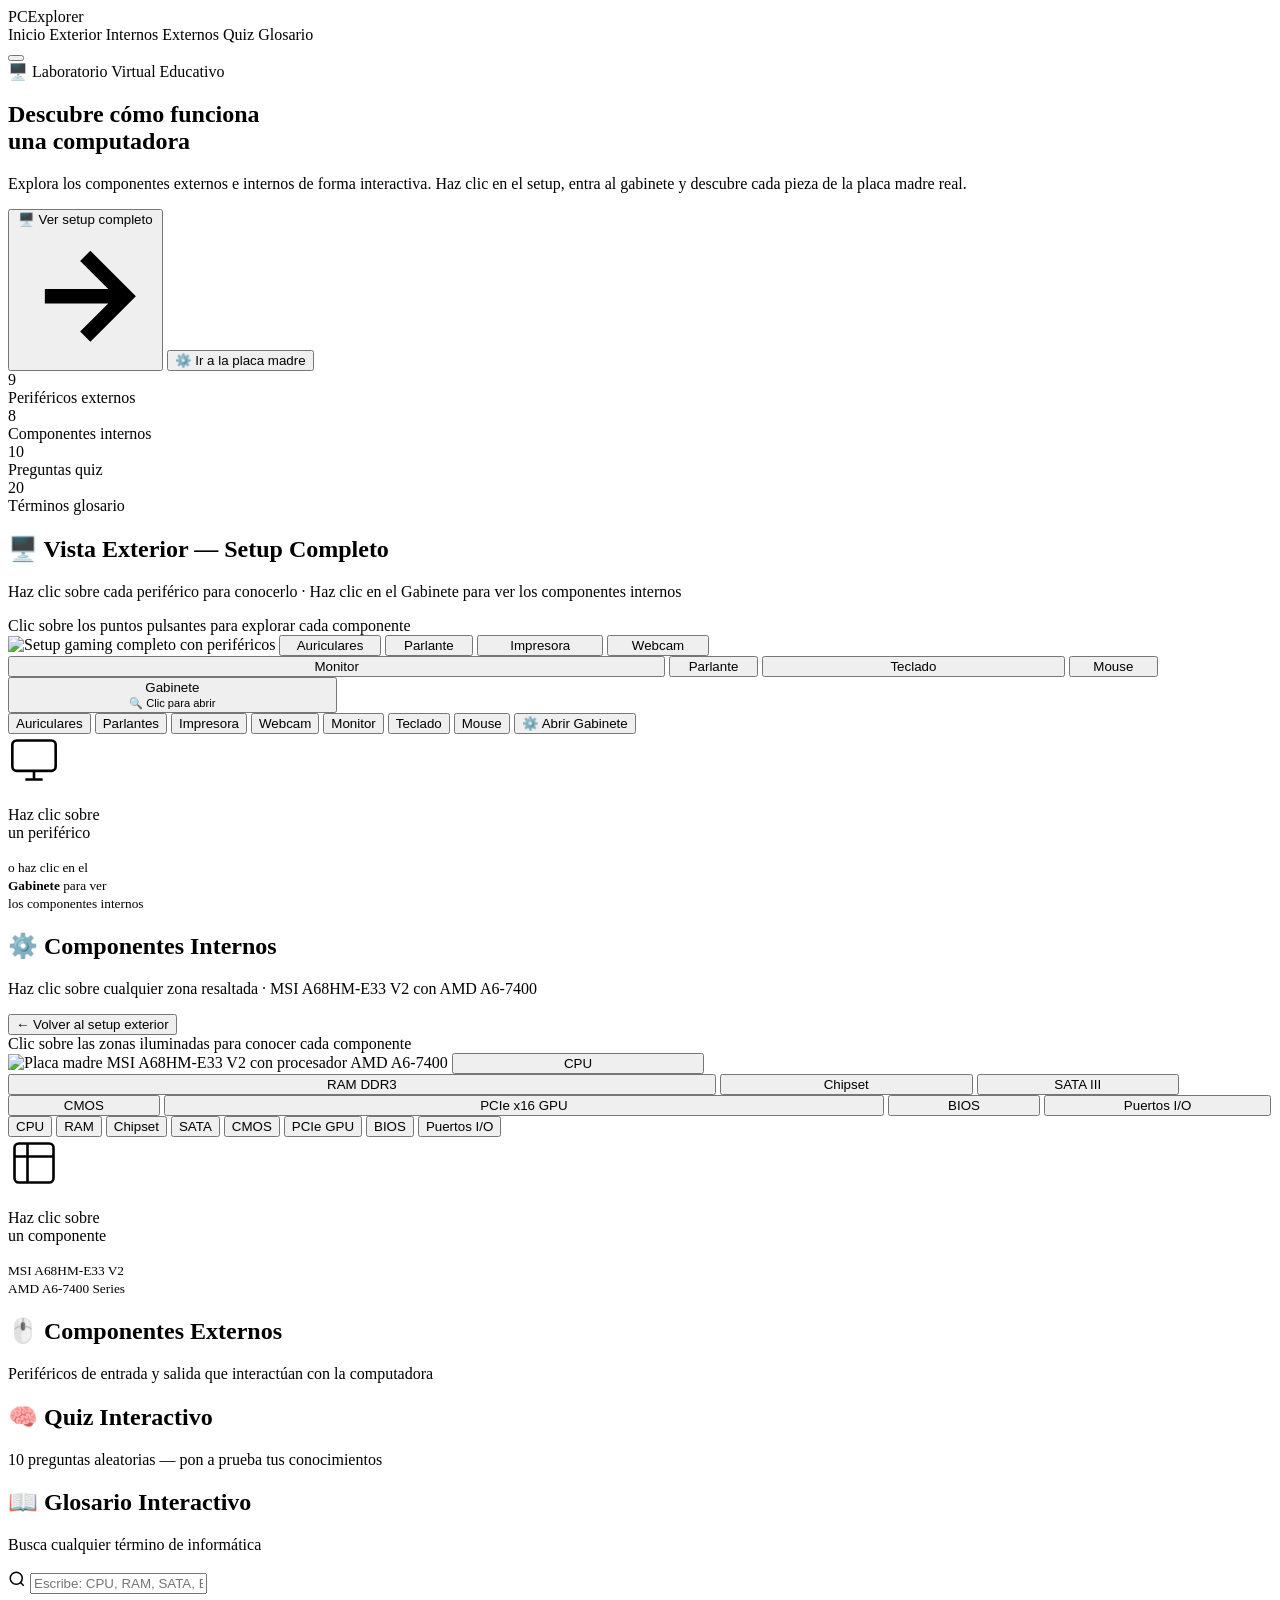
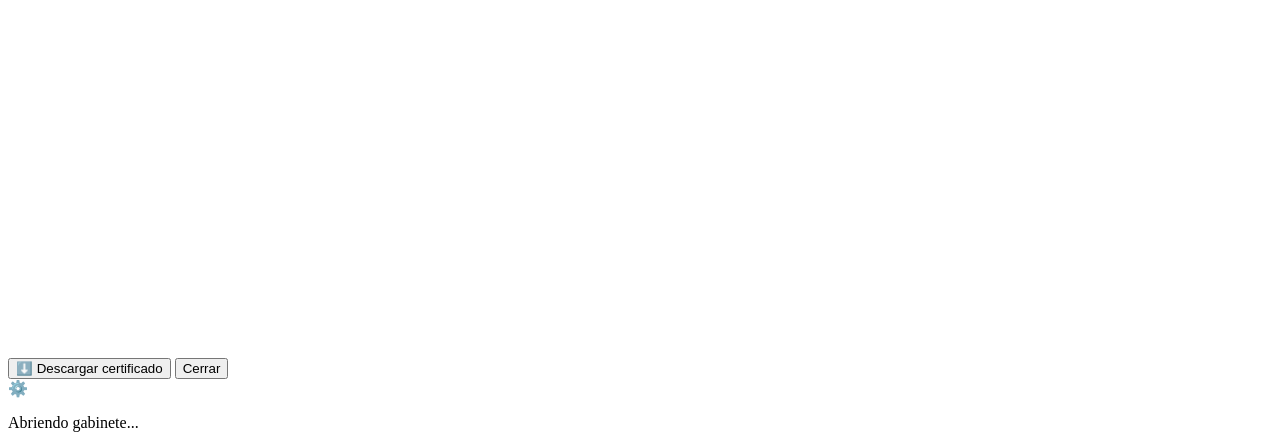
==== commit 2dfa2892: "Update index.html" ====
--- a/index.html
+++ b/index.html
@@ -1,992 +1,369 @@
 <!DOCTYPE html>
 <html lang="es" data-theme="dark">
 <head>
-<meta charset="UTF-8">
-<meta name="viewport" content="width=device-width, initial-scale=1.0">
-<title>RJTechComputer — Aprende los Componentes de la Computadora</title>
-<link href="https://fonts.googleapis.com/css2?family=Inter:wght@300;400;500;600;700;900&family=JetBrains+Mono:wght@400;600&display=swap" rel="stylesheet">
-<style>
-:root {
-  --bg: #0a0a0f;
-  --bg2: #111118;
-  --bg3: #1a1a24;
-  --bg4: #22222e;
-  --border: #2a2a3a;
-  --border2: #3a3a4f;
-  --text: #e8e8f0;
-  --text2: #9090a8;
-  --text3: #6060780;
-  --accent: #7c6af5;
-  --accent2: #9d8fff;
-  --accent-glow: rgba(124,106,245,0.15);
-  --green: #22c55e;
-  --red: #ef4444;
-  --amber: #f59e0b;
-  --cyan: #06b6d4;
-  --pink: #ec4899;
-  --radius: 12px;
-  --radius-sm: 8px;
-}
-[data-theme="light"] {
-  --bg: #f0f0f8;
-  --bg2: #ffffff;
-  --bg3: #f8f8ff;
-  --bg4: #ebebf5;
-  --border: #d0d0e0;
-  --border2: #b0b0c8;
-  --text: #1a1a2e;
-  --text2: #4a4a6a;
-  --accent: #5b4de0;
-  --accent2: #7c6af5;
-  --accent-glow: rgba(91,77,224,0.1);
-}
-* { box-sizing: border-box; margin: 0; padding: 0; }
-body {
-  font-family: 'Inter', sans-serif;
-  background: var(--bg);
-  color: var(--text);
-  min-height: 100vh;
-  transition: background 0.3s, color 0.3s;
-  overflow-x: hidden;
-}
-
-/* NAV */
-nav {
-  position: sticky; top: 0; z-index: 100;
-  background: rgba(10,10,15,0.85);
-  backdrop-filter: blur(16px);
-  border-bottom: 1px solid var(--border);
-  padding: 0 2rem;
-  display: flex; align-items: center; justify-content: space-between;
-  height: 60px;
-}
-[data-theme="light"] nav { background: rgba(240,240,248,0.85); }
-.nav-logo { font-size: 1.1rem; font-weight: 700; color: var(--accent2); letter-spacing: -0.02em; }
-.nav-logo span { color: var(--text); font-weight: 300; }
-.nav-links { display: flex; gap: 0.25rem; }
-.nav-links a {
-  padding: 0.4rem 0.85rem; border-radius: 6px;
-  font-size: 0.82rem; font-weight: 500; color: var(--text2);
-  text-decoration: none; cursor: pointer;
-  transition: all 0.15s;
-}
-.nav-links a:hover, .nav-links a.active { background: var(--bg4); color: var(--text); }
-.nav-right { display: flex; align-items: center; gap: 0.75rem; }
-#theme-btn {
-  width: 36px; height: 20px; border-radius: 10px;
-  background: var(--border2); border: none; cursor: pointer;
-  position: relative; transition: background 0.3s;
-}
-#theme-btn::after {
-  content: ''; position: absolute; top: 2px; left: 2px;
-  width: 16px; height: 16px; border-radius: 50%;
-  background: var(--text); transition: transform 0.3s, background 0.3s;
-}
-[data-theme="light"] #theme-btn { background: var(--accent); }
-[data-theme="light"] #theme-btn::after { transform: translateX(16px); background: white; }
-
-/* SECTIONS */
-.section { display: none; padding: 2rem; max-width: 1100px; margin: 0 auto; }
-.section.active { display: block; }
-
-/* HERO */
-.hero { text-align: center; padding: 5rem 2rem 3rem; }
-.hero-badge {
-  display: inline-block; padding: 0.35rem 1rem;
-  background: var(--accent-glow); border: 1px solid var(--accent);
-  border-radius: 99px; font-size: 0.75rem; font-weight: 600;
-  color: var(--accent2); letter-spacing: 0.08em; text-transform: uppercase;
-  margin-bottom: 1.5rem;
-}
-.hero h1 {
-  font-size: clamp(2.5rem, 6vw, 4.5rem); font-weight: 900;
-  line-height: 1.05; letter-spacing: -0.03em;
-  background: linear-gradient(135deg, var(--text) 0%, var(--accent2) 100%);
-  -webkit-background-clip: text; -webkit-text-fill-color: transparent;
-  background-clip: text; margin-bottom: 1.25rem;
-}
-.hero p { font-size: 1.1rem; color: var(--text2); max-width: 540px; margin: 0 auto 2.5rem; line-height: 1.7; }
-.hero-cta {
-  display: inline-flex; align-items: center; gap: 0.5rem;
-  background: var(--accent); color: white;
-  padding: 0.85rem 2rem; border-radius: 99px;
-  font-weight: 600; font-size: 0.95rem; cursor: pointer;
-  border: none; transition: all 0.2s; text-decoration: none;
-}
-.hero-cta:hover { background: var(--accent2); transform: translateY(-2px); }
-.hero-cta svg { width: 16px; height: 16px; }
-.hero-stats {
-  display: flex; justify-content: center; gap: 3rem;
-  margin-top: 3rem; padding-top: 2rem;
-  border-top: 1px solid var(--border);
-}
-.stat { text-align: center; }
-.stat-num { font-size: 1.8rem; font-weight: 900; color: var(--accent2); }
-.stat-lbl { font-size: 0.78rem; color: var(--text2); text-transform: uppercase; letter-spacing: 0.06em; }
-
-/* PC INTERACTIVA */
-.pc-section { padding: 2rem; max-width: 1100px; margin: 0 auto; display: none; }
-.pc-section.active { display: block; }
-.pc-title { text-align: center; margin-bottom: 0.5rem; }
-.pc-title h2 { font-size: 1.8rem; font-weight: 800; }
-.pc-title p { color: var(--text2); margin-top: 0.5rem; }
-.pc-hint {
-  display: flex; align-items: center; justify-content: center; gap: 0.5rem;
-  font-size: 0.82rem; color: var(--accent2); margin-bottom: 1.5rem;
-}
-.hint-dot { width: 6px; height: 6px; border-radius: 50%; background: var(--accent); animation: pulse 2s infinite; }
-@keyframes pulse { 0%,100%{opacity:1;transform:scale(1)} 50%{opacity:0.5;transform:scale(1.3)} }
-
-/* SVG PC Map */
-.pc-wrapper {
-  display: grid; grid-template-columns: 1fr 380px; gap: 2rem;
-  align-items: start;
-}
-.pc-map-container {
-  background: var(--bg2); border: 1px solid var(--border);
-  border-radius: var(--radius); padding: 1.5rem;
-  position: relative;
-}
-.pc-map-container svg { width: 100%; height: auto; cursor: pointer; }
-.pc-hotspot {
-  cursor: pointer; transition: all 0.2s;
-}
-.pc-hotspot rect, .pc-hotspot circle {
-  transition: all 0.2s; fill-opacity: 0.15;
-}
-.pc-hotspot:hover rect, .pc-hotspot:hover circle,
-.pc-hotspot.selected rect, .pc-hotspot.selected circle {
-  fill-opacity: 0.35; stroke-width: 2;
-}
-.pc-hotspot text { pointer-events: none; }
-
-/* PANEL INFO */
-.pc-info-panel {
-  background: var(--bg2); border: 1px solid var(--border);
-  border-radius: var(--radius); padding: 1.5rem;
-  min-height: 400px; position: sticky; top: 80px;
-}
-.info-empty {
-  display: flex; flex-direction: column; align-items: center;
-  justify-content: center; height: 350px; gap: 1rem; color: var(--text2);
-  text-align: center;
-}
-.info-empty svg { opacity: 0.3; width: 64px; height: 64px; }
-.info-content { display: none; }
-.info-content.visible { display: block; }
-.info-tag {
-  display: inline-block; padding: 0.25rem 0.7rem;
-  border-radius: 99px; font-size: 0.72rem; font-weight: 600;
-  text-transform: uppercase; letter-spacing: 0.06em;
-  margin-bottom: 0.75rem;
-}
-.info-title { font-size: 1.4rem; font-weight: 800; margin-bottom: 0.5rem; }
-.info-desc { color: var(--text2); font-size: 0.9rem; line-height: 1.7; margin-bottom: 1.25rem; }
-.info-list { list-style: none; margin-bottom: 1.25rem; }
-.info-list li {
-  display: flex; align-items: flex-start; gap: 0.6rem;
-  font-size: 0.88rem; color: var(--text2); padding: 0.35rem 0;
-  border-bottom: 1px solid var(--border);
-}
-.info-list li:last-child { border: none; }
-.info-list li::before { content: '✓'; color: var(--green); font-weight: 700; flex-shrink: 0; margin-top: 1px; }
-.info-fact {
-  background: var(--bg3); border: 1px solid var(--border);
-  border-radius: var(--radius-sm); padding: 0.85rem 1rem;
-  font-size: 0.83rem;
-}
-.info-fact strong { color: var(--amber); display: block; margin-bottom: 0.3rem; font-size: 0.75rem; text-transform: uppercase; letter-spacing: 0.06em; }
-
-/* QUIZ */
-.quiz-container { max-width: 700px; margin: 0 auto; }
-.quiz-progress-bar-wrap { background: var(--bg3); border-radius: 99px; height: 6px; margin-bottom: 2rem; }
-.quiz-progress-bar { height: 6px; border-radius: 99px; background: var(--accent); transition: width 0.4s; }
-.quiz-question { font-size: 1.2rem; font-weight: 600; margin-bottom: 0.5rem; }
-.quiz-num { font-size: 0.8rem; color: var(--text2); margin-bottom: 1rem; }
-.quiz-options { display: flex; flex-direction: column; gap: 0.75rem; margin-bottom: 1.5rem; }
-.quiz-opt {
-  background: var(--bg2); border: 1.5px solid var(--border);
-  border-radius: var(--radius-sm); padding: 0.9rem 1.2rem;
-  cursor: pointer; font-size: 0.92rem; display: flex; align-items: center; gap: 0.75rem;
-  transition: all 0.15s;
-}
-.quiz-opt:hover { border-color: var(--accent); background: var(--accent-glow); }
-.quiz-opt.correct { border-color: var(--green); background: rgba(34,197,94,0.1); color: var(--green); }
-.quiz-opt.wrong { border-color: var(--red); background: rgba(239,68,68,0.1); color: var(--red); }
-.quiz-opt.disabled { pointer-events: none; }
-.quiz-opt-letter {
-  width: 28px; height: 28px; border-radius: 6px;
-  background: var(--bg4); display: flex; align-items: center; justify-content: center;
-  font-size: 0.78rem; font-weight: 700; color: var(--text2); flex-shrink: 0;
-}
-.quiz-feedback {
-  padding: 0.85rem 1.1rem; border-radius: var(--radius-sm); font-size: 0.88rem;
-  margin-bottom: 1.25rem; display: none;
-}
-.quiz-feedback.show { display: block; }
-.quiz-feedback.correct-fb { background: rgba(34,197,94,0.1); border: 1px solid var(--green); color: var(--green); }
-.quiz-feedback.wrong-fb { background: rgba(239,68,68,0.1); border: 1px solid var(--red); color: var(--red); }
-.quiz-next-btn {
-  background: var(--accent); color: white;
-  padding: 0.75rem 2rem; border: none; border-radius: 99px;
-  font-weight: 600; cursor: pointer; transition: all 0.2s; display: none;
-}
-.quiz-next-btn:hover { background: var(--accent2); }
-.quiz-next-btn.show { display: inline-block; }
-.quiz-result { text-align: center; padding: 3rem 2rem; }
-.quiz-score-circle {
-  width: 140px; height: 140px; border-radius: 50%;
-  border: 4px solid var(--accent); display: flex; flex-direction: column;
-  align-items: center; justify-content: center; margin: 0 auto 1.5rem;
-}
-.quiz-score-num { font-size: 2.8rem; font-weight: 900; color: var(--accent2); line-height: 1; }
-.quiz-score-total { font-size: 0.9rem; color: var(--text2); }
-.quiz-result h2 { font-size: 1.6rem; font-weight: 800; margin-bottom: 0.5rem; }
-.quiz-result p { color: var(--text2); margin-bottom: 2rem; }
-.cert-btn {
-  background: var(--accent); color: white;
-  padding: 0.8rem 2rem; border: none; border-radius: 99px;
-  font-weight: 600; cursor: pointer; font-size: 0.95rem;
-  margin-right: 0.75rem; transition: all 0.2s;
-}
-.cert-btn:hover { background: var(--accent2); }
-.restart-btn {
-  background: var(--bg3); color: var(--text);
-  padding: 0.8rem 2rem; border: 1px solid var(--border2); border-radius: 99px;
-  font-weight: 600; cursor: pointer; font-size: 0.95rem; transition: all 0.2s;
-}
-.restart-btn:hover { background: var(--bg4); }
-
-/* GLOSARIO */
-.glosario-search {
-  position: relative; margin-bottom: 2rem;
-}
-.glosario-search input {
-  width: 100%; padding: 1rem 1rem 1rem 3rem;
-  background: var(--bg2); border: 1.5px solid var(--border);
-  border-radius: var(--radius); color: var(--text); font-size: 1rem;
-  font-family: 'Inter', sans-serif; outline: none; transition: border 0.2s;
-}
-.glosario-search input:focus { border-color: var(--accent); }
-.glosario-search svg { position: absolute; left: 1rem; top: 50%; transform: translateY(-50%); color: var(--text2); }
-.glosario-grid { display: grid; grid-template-columns: repeat(auto-fill, minmax(280px, 1fr)); gap: 1rem; }
-.glosario-card {
-  background: var(--bg2); border: 1px solid var(--border);
-  border-radius: var(--radius); padding: 1.25rem;
-  transition: all 0.2s;
-}
-.glosario-card:hover { border-color: var(--accent); transform: translateY(-2px); }
-.glosario-card h3 {
-  font-size: 0.95rem; font-weight: 700; margin-bottom: 0.5rem;
-  font-family: 'JetBrains Mono', monospace; color: var(--accent2);
-}
-.glosario-card p { font-size: 0.85rem; color: var(--text2); line-height: 1.6; }
-.glosario-no-results { text-align: center; padding: 3rem; color: var(--text2); }
-
-/* CERTIFICATE MODAL */
-.modal-overlay {
-  position: fixed; inset: 0; background: rgba(0,0,0,0.7);
-  display: none; align-items: center; justify-content: center; z-index: 999;
-  backdrop-filter: blur(4px);
-}
-.modal-overlay.show { display: flex; }
-.modal {
-  background: var(--bg2); border: 1px solid var(--border);
-  border-radius: 16px; padding: 0; max-width: 580px; width: 90%;
-  overflow: hidden;
-}
-#cert-canvas { display: block; width: 100%; }
-.modal-footer {
-  padding: 1rem 1.5rem; display: flex; gap: 0.75rem;
-  border-top: 1px solid var(--border);
-}
-.modal-dl-btn {
-  background: var(--accent); color: white;
-  padding: 0.65rem 1.5rem; border: none; border-radius: 99px;
-  font-weight: 600; cursor: pointer; font-size: 0.88rem;
-}
-.modal-close-btn {
-  background: var(--bg3); color: var(--text);
-  padding: 0.65rem 1.5rem; border: 1px solid var(--border2); border-radius: 99px;
-  font-weight: 600; cursor: pointer; font-size: 0.88rem;
-}
-
-/* PAGE HEADER */
-.page-header { margin-bottom: 2rem; }
-.page-header h2 { font-size: 1.6rem; font-weight: 800; margin-bottom: 0.4rem; }
-.page-header p { color: var(--text2); }
-
-/* CREDITS */
-.credits-grid { display: grid; grid-template-columns: repeat(auto-fill, minmax(220px, 1fr)); gap: 1rem; margin-top: 1.5rem; }
-.credit-card {
-  background: var(--bg2); border: 1px solid var(--border);
-  border-radius: var(--radius); padding: 1.25rem; text-align: center;
-}
-.credit-icon { font-size: 2rem; margin-bottom: 0.5rem; }
-.credit-card h3 { font-size: 0.9rem; font-weight: 700; margin-bottom: 0.25rem; }
-.credit-card p { font-size: 0.8rem; color: var(--text2); }
-
-/* RESPONSIVE */
-@media (max-width: 768px) {
-  .pc-wrapper { grid-template-columns: 1fr; }
-  .pc-info-panel { position: static; }
-  .hero h1 { font-size: 2rem; }
-  .hero-stats { gap: 1.5rem; }
-  nav { padding: 0 1rem; }
-  .nav-links a { padding: 0.35rem 0.55rem; font-size: 0.75rem; }
-  .section, .pc-section { padding: 1rem; }
-}
-</style>
+  <meta charset="UTF-8" />
+  <meta name="viewport" content="width=device-width, initial-scale=1.0" />
+  <title>PC Explorer — Laboratorio Virtual de Computación</title>
+  <link rel="preconnect" href="https://fonts.googleapis.com" />
+  <link href="https://fonts.googleapis.com/css2?family=Inter:wght@300;400;500;600;700;900&family=JetBrains+Mono:wght@400;600&display=swap" rel="stylesheet" />
+  <link rel="stylesheet" href="css/estilos.css" />
 </head>
 <body>
-
-<!-- NAV -->
-<nav>
-  <div class="nav-logo">RJ<span>TechComputer</span></div>
-  <div class="nav-links">
-    <a onclick="goTo('home')" class="active" id="nav-home">Inicio</a>
-    <a onclick="goTo('internos')" id="nav-internos">Internos</a>
-    <a onclick="goTo('externos')" id="nav-externos">Externos</a>
-    <a onclick="goTo('quiz')" id="nav-quiz">Quiz</a>
-    <a onclick="goTo('glosario')" id="nav-glosario">Glosario</a>
-    <a onclick="goTo('creditos')" id="nav-creditos">Créditos</a>
+<div id="pc-explorer">
+
+  <!-- ══ NAVBAR ══════════════════════════════════ -->
+  <nav class="pce-nav">
+    <div class="pce-logo" onclick="pceGoTo('home')">PC<span>Explorer</span></div>
+
+    <div class="pce-nav-links">
+      <a id="pce-nav-home"     onclick="pceGoTo('home')"     class="active">Inicio</a>
+      <a id="pce-nav-exterior" onclick="pceGoTo('exterior')">Exterior</a>
+      <a id="pce-nav-internos" onclick="pceGoTo('internos')">Internos</a>
+      <a id="pce-nav-externos" onclick="pceGoTo('externos')">Externos</a>
+      <a id="pce-nav-quiz"     onclick="pceGoTo('quiz')">Quiz</a>
+      <a id="pce-nav-glosario" onclick="pceGoTo('glosario')">Glosario</a>
+    </div>
+
+    <div class="pce-nav-right">
+      <button class="pce-theme-btn" onclick="pceToggleTheme()" aria-label="Cambiar tema"></button>
+    </div>
+  </nav>
+
+  <!-- ══ HOME ════════════════════════════════════ -->
+  <section id="pce-home" class="pce-section active">
+    <div class="pce-hero">
+      <div class="pce-badge">🖥️ Laboratorio Virtual Educativo</div>
+      <h1>Descubre cómo funciona<br/>una computadora</h1>
+      <p>Explora los componentes externos e internos de forma interactiva. Haz clic en el setup, entra al gabinete y descubre cada pieza de la placa madre real.</p>
+
+      <div class="pce-hero-btns">
+        <button class="pce-cta" onclick="pceGoTo('exterior')">
+          🖥️ Ver setup completo
+          <svg viewBox="0 0 24 24" fill="none" stroke="currentColor" stroke-width="2.5"><path d="M5 12h14M12 5l7 7-7 7"/></svg>
+        </button>
+        <button class="pce-cta pce-cta-outline" onclick="pceGoTo('internos')">
+          ⚙️ Ir a la placa madre
+        </button>
+      </div>
+
+      <div class="pce-stats">
+        <div class="pce-stat"><div class="pce-stat-num">9</div><div class="pce-stat-lbl">Periféricos externos</div></div>
+        <div class="pce-stat"><div class="pce-stat-num">8</div><div class="pce-stat-lbl">Componentes internos</div></div>
+        <div class="pce-stat"><div class="pce-stat-num">10</div><div class="pce-stat-lbl">Preguntas quiz</div></div>
+        <div class="pce-stat"><div class="pce-stat-num">20</div><div class="pce-stat-lbl">Términos glosario</div></div>
+      </div>
+    </div>
+  </section>
+
+  <!-- ══ EXTERIOR — setup gaming con imagen real ══ -->
+  <section id="pce-exterior" class="pce-section">
+    <div class="pce-page-title">
+      <h2>🖥️ Vista Exterior — Setup Completo</h2>
+      <p>Haz clic sobre cada periférico para conocerlo · Haz clic en el Gabinete para ver los componentes internos</p>
+    </div>
+    <div class="pce-hint">
+      <span class="pce-hint-dot"></span>
+      Clic sobre los puntos pulsantes para explorar cada componente
+    </div>
+
+    <div class="pce-wrapper pce-wrapper--exterior">
+
+      <!-- MAPA EXTERIOR -->
+      <div class="pce-map-box pce-map-box--exterior">
+        <div class="pce-board-wrap">
+          <img
+            src="imagenes/Ordenador.jpg"
+            alt="Setup gaming completo con periféricos"
+            class="pce-board-img"
+          />
+
+          <!-- AURICULARES — izq arriba -->
+          <button class="pce-zone pce-zone--ext" id="pce-zone-ext-auriculares"
+            style="left:10%; top:28%; width:8%; height:20%"
+            onclick="pceShowExterno('auriculares')" aria-label="Auriculares">
+            <span class="pce-zone-label">Auriculares</span>
+            <span class="pce-zone-pulse"></span>
+          </button>
+
+          <!-- PARLANTE IZQ -->
+          <button class="pce-zone pce-zone--ext" id="pce-zone-ext-parlante_izq"
+            style="left:20%; top:50%; width:7%; height:18%"
+            onclick="pceShowExterno('parlante')" aria-label="Parlante izquierdo">
+            <span class="pce-zone-label">Parlante</span>
+            <span class="pce-zone-pulse"></span>
+          </button>
+
+          <!-- IMPRESORA — izq abajo -->
+          <button class="pce-zone pce-zone--ext" id="pce-zone-ext-impresora"
+            style="left:8%; top:70%; width:10%; height:18%"
+            onclick="pceShowExterno('impresora')" aria-label="Impresora">
+            <span class="pce-zone-label">Impresora</span>
+            <span class="pce-zone-pulse"></span>
+          </button>
+
+          <!-- WEBCAM — encima del monitor -->
+          <button class="pce-zone pce-zone--ext" id="pce-zone-ext-webcam"
+            style="left:44%; top:2%; width:8%; height:10%"
+            onclick="pceShowExterno('webcam')" aria-label="Cámara Web">
+            <span class="pce-zone-label">Webcam</span>
+            <span class="pce-zone-pulse"></span>
+          </button>
+
+          <!-- MONITOR — centro -->
+          <button class="pce-zone pce-zone--ext" id="pce-zone-ext-monitor"
+            style="left:15%; top:8%; width:52%; height:22%"
+            onclick="pceShowExterno('monitor')" aria-label="Monitor">
+            <span class="pce-zone-label">Monitor</span>
+            <span class="pce-zone-pulse"></span>
+          </button>
+
+          <!-- PARLANTE DER -->
+          <button class="pce-zone pce-zone--ext" id="pce-zone-ext-parlante_der"
+            style="left:62%; top:48%; width:7%; height:18%"
+            onclick="pceShowExterno('parlante')" aria-label="Parlante derecho">
+            <span class="pce-zone-label">Parlante</span>
+            <span class="pce-zone-pulse"></span>
+          </button>
+
+          <!-- TECLADO -->
+          <button class="pce-zone pce-zone--ext" id="pce-zone-ext-teclado"
+            style="left:36%; top:72%; width:24%; height:14%"
+            onclick="pceShowExterno('teclado')" aria-label="Teclado">
+            <span class="pce-zone-label">Teclado</span>
+            <span class="pce-zone-pulse"></span>
+          </button>
+
+          <!-- MOUSE -->
+          <button class="pce-zone pce-zone--ext" id="pce-zone-ext-mouse"
+            style="left:64%; top:68%; width:7%; height:14%"
+            onclick="pceShowExterno('mouse')" aria-label="Mouse">
+            <span class="pce-zone-label">Mouse</span>
+            <span class="pce-zone-pulse"></span>
+          </button>
+
+          <!-- GABINETE — der, botón especial que va a internos -->
+          <button class="pce-zone pce-zone--ext pce-zone--gabinete" id="pce-zone-ext-gabinete"
+            style="left:72%; top:8%; width:26%; height:72%"
+            onclick="pceEntrarGabinete()" aria-label="Gabinete PC Case">
+            <span class="pce-zone-label">Gabinete<br/><small>🔍 Clic para abrir</small></span>
+            <span class="pce-zone-pulse"></span>
+          </button>
+
+        </div>
+
+        <!-- Leyenda exterior -->
+        <div class="pce-legend">
+          <button onclick="pceShowExterno('auriculares')"><span class="pce-ldot" style="background:#7c6af5"></span>Auriculares</button>
+          <button onclick="pceShowExterno('parlante')">   <span class="pce-ldot" style="background:#06b6d4"></span>Parlantes</button>
+          <button onclick="pceShowExterno('impresora')">  <span class="pce-ldot" style="background:#f59e0b"></span>Impresora</button>
+          <button onclick="pceShowExterno('webcam')">     <span class="pce-ldot" style="background:#22c55e"></span>Webcam</button>
+          <button onclick="pceShowExterno('monitor')">    <span class="pce-ldot" style="background:#06b6d4"></span>Monitor</button>
+          <button onclick="pceShowExterno('teclado')">    <span class="pce-ldot" style="background:#ec4899"></span>Teclado</button>
+          <button onclick="pceShowExterno('mouse')">      <span class="pce-ldot" style="background:#22c55e"></span>Mouse</button>
+          <button onclick="pceEntrarGabinete()" class="pce-ldot-gabinete">
+            <span class="pce-ldot" style="background:#f97316"></span>⚙️ Abrir Gabinete
+          </button>
+        </div>
+      </div>
+
+      <!-- PANEL INFO EXTERIOR -->
+      <div class="pce-info-panel">
+        <div id="pce-ext-info-empty" class="pce-info-empty">
+          <div class="pce-info-empty-icon">
+            <svg width="52" height="52" viewBox="0 0 24 24" fill="none" stroke="currentColor" stroke-width="1.2">
+              <rect x="2" y="3" width="20" height="14" rx="2"/><path d="M8 21h8M12 17v4"/>
+            </svg>
+          </div>
+          <p>Haz clic sobre<br/>un periférico</p>
+          <small>o haz clic en el<br/><strong>Gabinete</strong> para ver<br/>los componentes internos</small>
+        </div>
+        <div id="pce-ext-info-body" class="pce-info-body"></div>
+      </div>
+
+    </div>
+  </section>
+
+  <!-- ══ INTERNOS — placa madre real ═════════════ -->
+  <section id="pce-internos" class="pce-section">
+
+    <div class="pce-page-title">
+      <h2>⚙️ Componentes Internos</h2>
+      <p>Haz clic sobre cualquier zona resaltada · MSI A68HM-E33 V2 con AMD A6-7400</p>
+    </div>
+
+    <!-- Botón volver al setup -->
+    <button class="pce-btn-volver" onclick="pceGoTo('exterior')">
+      ← Volver al setup exterior
+    </button>
+
+    <div class="pce-hint">
+      <span class="pce-hint-dot"></span>
+      Clic sobre las zonas iluminadas para conocer cada componente
+    </div>
+
+    <div class="pce-wrapper">
+
+      <div class="pce-map-box">
+        <div class="pce-board-wrap">
+          <img
+            src="imagenes/PLACA MADRE.png"
+            alt="Placa madre MSI A68HM-E33 V2 con procesador AMD A6-7400"
+            class="pce-board-img"
+          />
+
+          <!-- CPU -->
+          <button class="pce-zone" id="pce-zone-cpu"
+            style="left:28%; top:24%; width:20%; height:28%"
+            onclick="pceShowInfo('cpu')" aria-label="Procesador CPU">
+            <span class="pce-zone-label">CPU</span>
+            <span class="pce-zone-pulse"></span>
+          </button>
+
+          <!-- RAM -->
+          <button class="pce-zone" id="pce-zone-ram"
+            style="left:10%; top:1%; width:56%; height:10%"
+            onclick="pceShowInfo('ram')" aria-label="Memoria RAM DDR3">
+            <span class="pce-zone-label">RAM DDR3</span>
+            <span class="pce-zone-pulse"></span>
+          </button>
+
+          <!-- Chipset -->
+          <button class="pce-zone" id="pce-zone-placa"
+            style="left:44%; top:30%; width:20%; height:20%"
+            onclick="pceShowInfo('placa')" aria-label="Chipset">
+            <span class="pce-zone-label">Chipset</span>
+            <span class="pce-zone-pulse"></span>
+          </button>
+
+          <!-- SATA -->
+          <button class="pce-zone" id="pce-zone-sata"
+            style="left:72%; top:2%; width:16%; height:32%"
+            onclick="pceShowInfo('sata')" aria-label="Puertos SATA">
+            <span class="pce-zone-label">SATA III</span>
+            <span class="pce-zone-pulse"></span>
+          </button>
+
+          <!-- Batería CMOS -->
+          <button class="pce-zone" id="pce-zone-bateria"
+            style="left:68%; top:38%; width:12%; height:14%"
+            onclick="pceShowInfo('bateria')" aria-label="Batería CMOS">
+            <span class="pce-zone-label">CMOS</span>
+            <span class="pce-zone-pulse"></span>
+          </button>
+
+          <!-- PCIe x16 -->
+          <button class="pce-zone" id="pce-zone-pci"
+            style="left:14%; top:62%; width:57%; height:10%"
+            onclick="pceShowInfo('pci')" aria-label="Slot PCIe x16">
+            <span class="pce-zone-label">PCIe x16 GPU</span>
+            <span class="pce-zone-pulse"></span>
+          </button>
+
+          <!-- BIOS -->
+          <button class="pce-zone" id="pce-zone-bios"
+            style="left:40%; top:52%; width:12%; height:10%"
+            onclick="pceShowInfo('bios')" aria-label="Chip BIOS">
+            <span class="pce-zone-label">BIOS</span>
+            <span class="pce-zone-pulse"></span>
+          </button>
+
+          <!-- Puertos I/O -->
+          <button class="pce-zone" id="pce-zone-io"
+            style="left:0%; top:72%; width:18%; height:28%"
+            onclick="pceShowInfo('io')" aria-label="Panel I/O">
+            <span class="pce-zone-label">Puertos I/O</span>
+            <span class="pce-zone-pulse"></span>
+          </button>
+
+        </div>
+
+        <!-- Leyenda internos -->
+        <div class="pce-legend">
+          <button onclick="pceShowInfo('cpu')">    <span class="pce-ldot" style="background:#7c6af5"></span>CPU</button>
+          <button onclick="pceShowInfo('ram')">    <span class="pce-ldot" style="background:#06b6d4"></span>RAM</button>
+          <button onclick="pceShowInfo('placa')">  <span class="pce-ldot" style="background:#22c55e"></span>Chipset</button>
+          <button onclick="pceShowInfo('sata')">   <span class="pce-ldot" style="background:#06b6d4"></span>SATA</button>
+          <button onclick="pceShowInfo('bateria')"><span class="pce-ldot" style="background:#f59e0b"></span>CMOS</button>
+          <button onclick="pceShowInfo('pci')">    <span class="pce-ldot" style="background:#ec4899"></span>PCIe GPU</button>
+          <button onclick="pceShowInfo('bios')">   <span class="pce-ldot" style="background:#7c6af5"></span>BIOS</button>
+          <button onclick="pceShowInfo('io')">     <span class="pce-ldot" style="background:#f97316"></span>Puertos I/O</button>
+        </div>
+      </div>
+
+      <!-- PANEL INFO INTERNOS -->
+      <div class="pce-info-panel">
+        <div id="pce-info-empty" class="pce-info-empty">
+          <div class="pce-info-empty-icon">
+            <svg width="52" height="52" viewBox="0 0 24 24" fill="none" stroke="currentColor" stroke-width="1.2">
+              <path d="M9 3H5a2 2 0 0 0-2 2v4m6-6h10a2 2 0 0 1 2 2v4M9 3v18m0 0h10a2 2 0 0 0 2-2V9M9 21H5a2 2 0 0 1-2-2V9m0 0h18"/>
+            </svg>
+          </div>
+          <p>Haz clic sobre<br/>un componente</p>
+          <small>MSI A68HM-E33 V2<br/>AMD A6-7400 Series</small>
+        </div>
+        <div id="pce-info-body" class="pce-info-body"></div>
+      </div>
+
+    </div>
+  </section>
+
+  <!-- ══ EXTERNOS ═════════════════════════════════ -->
+  <section id="pce-externos" class="pce-section">
+    <div class="pce-sec-header">
+      <h2>🖱️ Componentes Externos</h2>
+      <p>Periféricos de entrada y salida que interactúan con la computadora</p>
+    </div>
+    <div class="pce-ext-grid" id="pce-externos-grid"></div>
+  </section>
+
+  <!-- ══ QUIZ ═════════════════════════════════════ -->
+  <section id="pce-quiz" class="pce-section">
+    <div class="pce-sec-header">
+      <h2>🧠 Quiz Interactivo</h2>
+      <p>10 preguntas aleatorias — pon a prueba tus conocimientos</p>
+    </div>
+    <div class="pce-quiz-wrap" id="pce-quiz-area"></div>
+  </section>
+
+  <!-- ══ GLOSARIO ══════════════════════════════════ -->
+  <section id="pce-glosario" class="pce-section">
+    <div class="pce-sec-header">
+      <h2>📖 Glosario Interactivo</h2>
+      <p>Busca cualquier término de informática</p>
+    </div>
+    <div class="pce-search-wrap">
+      <svg width="18" height="18" viewBox="0 0 24 24" fill="none" stroke="currentColor" stroke-width="2">
+        <circle cx="11" cy="11" r="8"/><path d="m21 21-4.35-4.35"/>
+      </svg>
+      <input class="pce-search" id="pce-glosario-input" type="text"
+        placeholder="Escribe: CPU, RAM, SATA, BIOS..."
+        autocomplete="off" oninput="pceFilterGlosario(this.value)" />
+    </div>
+    <div class="pce-glosario-grid" id="pce-glosario-grid"></div>
+  </section>
+
+  <!-- ══ MODAL CERTIFICADO ════════════════════════ -->
+  <div class="pce-modal-overlay" id="pce-modal" onclick="pceCertOverlay(event)">
+    <div class="pce-modal">
+      <canvas id="pce-cert-canvas" width="580" height="360"></canvas>
+      <div class="pce-modal-footer">
+        <button class="pce-dl-btn"    onclick="pceDownloadCert()">⬇️ Descargar certificado</button>
+        <button class="pce-close-btn" onclick="pceCloseCert()">Cerrar</button>
+      </div>
+    </div>
   </div>
-  <div class="nav-right">
-    <button id="theme-btn" onclick="toggleTheme()" aria-label="Cambiar modo"></button>
+
+  <!-- ══ TRANSICIÓN GABINETE ══════════════════════ -->
+  <div id="pce-transition" class="pce-transition">
+    <div class="pce-transition-content">
+      <div class="pce-transition-icon">⚙️</div>
+      <p>Abriendo gabinete...</p>
+      <div class="pce-transition-bar"><div class="pce-transition-fill"></div></div>
+    </div>
   </div>
-</nav>
-
-<!-- HOME -->
-<div id="home" class="section active">
-  <div class="hero">
-    <div class="hero-badge">🖥️ Laboratorio Virtual Educativo</div>
-    <h1>Descubre cómo funciona<br>una computadora</h1>
-    <p>Explora componentes internos y externos de forma interactiva. Haz clic sobre las partes, aprende con el quiz y domina el glosario.</p>
-    <a class="hero-cta" onclick="goTo('internos')">
-      Explorar componentes
-      <svg viewBox="0 0 24 24" fill="none" stroke="currentColor" stroke-width="2.5"><path d="M5 12h14M12 5l7 7-7 7"/></svg>
-    </a>
-    <div class="hero-stats">
-      <div class="stat"><div class="stat-num">14</div><div class="stat-lbl">Componentes</div></div>
-      <div class="stat"><div class="stat-num">10</div><div class="stat-lbl">Preguntas quiz</div></div>
-      <div class="stat"><div class="stat-num">18</div><div class="stat-lbl">Términos glosario</div></div>
-    </div>
-  </div>
-</div>
-
-<!-- INTERNOS -->
-<div id="internos" class="pc-section">
-  <div class="pc-title">
-    <h2>⚙️ Componentes Internos</h2>
-    <p>Haz clic sobre cada componente para aprender sobre él</p>
-  </div>
-  <div class="pc-hint"><div class="hint-dot"></div> Clic en cualquier zona resaltada</div>
-  <div class="pc-wrapper">
-    <div class="pc-map-container">
-      <!-- MOTHERBOARD SVG -->
-      <svg viewBox="0 0 500 420" xmlns="http://www.w3.org/2000/svg" role="img" aria-label="Interior de una computadora con componentes clickeables">
-        <!-- Chasis -->
-        <rect x="10" y="10" width="480" height="400" rx="8" fill="#1a1a24" stroke="#2a2a3a" stroke-width="1.5"/>
-        <!-- Placa Madre base -->
-        <rect x="30" y="30" width="300" height="260" rx="4" fill="#0d2b1a" stroke="#1a4a2a" stroke-width="1"/>
-        <!-- Circuitos decorativos -->
-        <g stroke="#1a3a25" stroke-width="0.5" fill="none">
-          <line x1="60" y1="60" x2="200" y2="60"/>
-          <line x1="60" y1="80" x2="150" y2="80"/>
-          <line x1="200" y1="60" x2="200" y2="120"/>
-          <line x1="250" y1="70" x2="310" y2="70"/>
-          <line x1="250" y1="70" x2="250" y2="140"/>
-          <line x1="80" y1="180" x2="200" y2="180"/>
-          <line x1="80" y1="200" x2="160" y2="200"/>
-        </g>
-        
-        <!-- PLACA MADRE hotspot -->
-        <g class="pc-hotspot" id="hs-placa" onclick="showInfo('placa')">
-          <rect x="30" y="30" width="300" height="260" rx="4" fill="#22c55e" fill-opacity="0.05" stroke="#22c55e" stroke-width="1.5" stroke-dasharray="4,3"/>
-          <text x="45" y="52" fill="#22c55e" font-size="9" font-weight="600" font-family="Inter,sans-serif">PLACA MADRE</text>
-        </g>
-
-        <!-- CPU -->
-        <g class="pc-hotspot" id="hs-cpu" onclick="showInfo('cpu')">
-          <rect x="55" y="70" width="90" height="90" rx="4" fill="#7c6af5" fill-opacity="0.2" stroke="#7c6af5" stroke-width="1.5"/>
-          <rect x="65" y="80" width="70" height="70" rx="2" fill="#7c6af5" fill-opacity="0.3"/>
-          <!-- CPU pins decoration -->
-          <g fill="#7c6af5" fill-opacity="0.6">
-            <rect x="68" y="83" width="4" height="4" rx="1"/>
-            <rect x="76" y="83" width="4" height="4" rx="1"/>
-            <rect x="84" y="83" width="4" height="4" rx="1"/>
-            <rect x="92" y="83" width="4" height="4" rx="1"/>
-            <rect x="100" y="83" width="4" height="4" rx="1"/>
-            <rect x="108" y="83" width="4" height="4" rx="1"/>
-            <rect x="116" y="83" width="4" height="4" rx="1"/>
-            <rect x="124" y="83" width="4" height="4" rx="1"/>
-            <rect x="68" y="141" width="4" height="4" rx="1"/>
-            <rect x="76" y="141" width="4" height="4" rx="1"/>
-            <rect x="84" y="141" width="4" height="4" rx="1"/>
-            <rect x="92" y="141" width="4" height="4" rx="1"/>
-            <rect x="100" y="141" width="4" height="4" rx="1"/>
-            <rect x="108" y="141" width="4" height="4" rx="1"/>
-          </g>
-          <text x="100" y="120" text-anchor="middle" fill="#9d8fff" font-size="11" font-weight="700" font-family="Inter,sans-serif">CPU</text>
-          <text x="100" y="133" text-anchor="middle" fill="#7c6af5" font-size="7.5" font-family="Inter,sans-serif">PROCESADOR</text>
-        </g>
-
-        <!-- RAM slots -->
-        <g class="pc-hotspot" id="hs-ram" onclick="showInfo('ram')">
-          <rect x="170" y="65" width="18" height="90" rx="2" fill="#06b6d4" fill-opacity="0.3" stroke="#06b6d4" stroke-width="1.5"/>
-          <rect x="194" y="65" width="18" height="90" rx="2" fill="#06b6d4" fill-opacity="0.3" stroke="#06b6d4" stroke-width="1.5"/>
-          <rect x="218" y="65" width="18" height="90" rx="2" fill="#06b6d4" fill-opacity="0.15" stroke="#06b6d4" stroke-width="1" stroke-dasharray="2,2"/>
-          <rect x="242" y="65" width="18" height="90" rx="2" fill="#06b6d4" fill-opacity="0.15" stroke="#06b6d4" stroke-width="1" stroke-dasharray="2,2"/>
-          <text x="205" y="57" text-anchor="middle" fill="#06b6d4" font-size="9" font-weight="700" font-family="Inter,sans-serif">RAM</text>
-        </g>
-
-        <!-- SSD/HDD -->
-        <g class="pc-hotspot" id="hs-ssd" onclick="showInfo('ssd')">
-          <rect x="55" y="185" width="130" height="55" rx="4" fill="#f59e0b" fill-opacity="0.2" stroke="#f59e0b" stroke-width="1.5"/>
-          <rect x="65" y="195" width="110" height="35" rx="2" fill="#f59e0b" fill-opacity="0.2"/>
-          <g fill="#f59e0b" fill-opacity="0.5">
-            <circle cx="80" cy="213" r="10"/>
-            <circle cx="110" cy="213" r="10"/>
-            <circle cx="140" cy="213" r="10"/>
-          </g>
-          <text x="120" y="252" text-anchor="middle" fill="#f59e0b" font-size="9" font-weight="700" font-family="Inter,sans-serif">SSD / HDD</text>
-        </g>
-
-        <!-- GPU -->
-        <g class="pc-hotspot" id="hs-gpu" onclick="showInfo('gpu')">
-          <rect x="30" y="270" width="300" height="55" rx="4" fill="#ec4899" fill-opacity="0.2" stroke="#ec4899" stroke-width="1.5"/>
-          <rect x="45" y="280" width="120" height="35" rx="2" fill="#ec4899" fill-opacity="0.25"/>
-          <!-- fan 1 -->
-          <circle cx="85" cy="298" r="14" fill="#ec4899" fill-opacity="0.2" stroke="#ec4899" stroke-width="1"/>
-          <circle cx="85" cy="298" r="5" fill="#ec4899" fill-opacity="0.4"/>
-          <!-- fan 2 -->
-          <circle cx="125" cy="298" r="14" fill="#ec4899" fill-opacity="0.2" stroke="#ec4899" stroke-width="1"/>
-          <circle cx="125" cy="298" r="5" fill="#ec4899" fill-opacity="0.4"/>
-          <text x="230" y="302" text-anchor="middle" fill="#ec4899" font-size="10" font-weight="700" font-family="Inter,sans-serif">TARJETA GRÁFICA</text>
-          <text x="230" y="314" text-anchor="middle" fill="#ec4899" font-size="8" font-family="Inter,sans-serif">GPU</text>
-        </g>
-
-        <!-- Fuente de poder (PSU) -->
-        <g class="pc-hotspot" id="hs-psu" onclick="showInfo('psu')">
-          <rect x="340" y="210" width="140" height="120" rx="4" fill="#22c55e" fill-opacity="0.2" stroke="#22c55e" stroke-width="1.5"/>
-          <circle cx="410" cy="265" r="38" fill="#22c55e" fill-opacity="0.15" stroke="#22c55e" stroke-width="1"/>
-          <circle cx="410" cy="265" r="18" fill="#22c55e" fill-opacity="0.3"/>
-          <circle cx="410" cy="265" r="6" fill="#22c55e" fill-opacity="0.6"/>
-          <!-- fan blades -->
-          <g stroke="#22c55e" stroke-width="1.2" fill="none" opacity="0.5">
-            <line x1="410" y1="240" x2="410" y2="252"/>
-            <line x1="410" y1="278" x2="410" y2="290"/>
-            <line x1="385" y1="265" x2="397" y2="265"/>
-            <line x1="423" y1="265" x2="435" y2="265"/>
-            <line x1="393" y1="248" x2="401" y2="256"/>
-            <line x1="419" y1="274" x2="427" y2="282"/>
-            <line x1="427" y1="248" x2="419" y2="256"/>
-            <line x1="401" y1="274" x2="393" y2="282"/>
-          </g>
-          <text x="410" y="315" text-anchor="middle" fill="#22c55e" font-size="9" font-weight="700" font-family="Inter,sans-serif">FUENTE DE PODER</text>
-        </g>
-
-        <!-- Disipador CPU -->
-        <g pointer-events="none">
-          <rect x="58" y="73" width="84" height="84" rx="2" fill="none" stroke="#7c6af5" stroke-width="0.5" stroke-dasharray="2,2" opacity="0.4"/>
-          <text x="100" y="67" text-anchor="middle" fill="#7c6af5" font-size="7" font-family="Inter,sans-serif" opacity="0.6">DISIPADOR</text>
-        </g>
-
-        <!-- Monitor (externo, fuera del chasis) -->
-        <g class="pc-hotspot" id="hs-monitor" onclick="showInfo('monitor'); goTo('externos')">
-          <rect x="342" y="30" width="140" height="95" rx="4" fill="#06b6d4" fill-opacity="0.2" stroke="#06b6d4" stroke-width="1.5"/>
-          <rect x="350" y="37" width="124" height="75" rx="2" fill="#06b6d4" fill-opacity="0.1"/>
-          <!-- screen content -->
-          <rect x="358" y="44" width="108" height="55" rx="1" fill="#06b6d4" fill-opacity="0.15"/>
-          <text x="412" y="74" text-anchor="middle" fill="#06b6d4" font-size="8" font-family="Inter,sans-serif">🖥️</text>
-          <rect x="400" y="125" width="24" height="6" rx="1" fill="#06b6d4" fill-opacity="0.4"/>
-          <rect x="392" y="131" width="40" height="4" rx="1" fill="#06b6d4" fill-opacity="0.3"/>
-          <text x="412" y="120" text-anchor="middle" fill="#06b6d4" font-size="9" font-weight="700" font-family="Inter,sans-serif">MONITOR</text>
-        </g>
-
-        <!-- Cables decorativos -->
-        <g stroke="#3a3a4f" stroke-width="1" fill="none" opacity="0.6">
-          <path d="M340 250 C320 250 320 200 300 200"/>
-          <path d="M340 240 C325 240 325 180 300 180"/>
-          <path d="M340 260 C315 260 315 140 170 140"/>
-        </g>
-        
-        <!-- Labels periféricos externos -->
-        <text x="355" y="185" fill="#9d8fff" font-size="9" font-family="Inter,sans-serif" opacity="0.7">↓ Periféricos en sección Externos</text>
-        <text x="350" y="170" fill="#9d8fff" font-size="8" font-family="JetBrains Mono,monospace" opacity="0.5">Teclado · Mouse · Impresora...</text>
-      </svg>
-    </div>
-
-    <!-- INFO PANEL -->
-    <div class="pc-info-panel">
-      <div class="info-empty" id="info-empty">
-        <svg viewBox="0 0 24 24" fill="none" stroke="currentColor" stroke-width="1.5">
-          <path d="M9 3H5a2 2 0 0 0-2 2v4m6-6h10a2 2 0 0 1 2 2v4M9 3v18m0 0h10a2 2 0 0 0 2-2V9M9 21H5a2 2 0 0 1-2-2V9m0 0h18"/>
-        </svg>
-        <p>Selecciona un componente<br>en el diagrama</p>
-      </div>
-      <div class="info-content" id="info-content"></div>
-    </div>
-  </div>
-</div>
-
-<!-- EXTERNOS -->
-<div id="externos" class="section">
-  <div class="page-header">
-    <h2>🖱️ Componentes Externos</h2>
-    <p>Periféricos de entrada y salida que interactúan con la computadora</p>
-  </div>
-  <div style="display:grid;grid-template-columns:repeat(auto-fill,minmax(240px,1fr));gap:1rem" id="externos-grid"></div>
-</div>
-
-<!-- QUIZ -->
-<div id="quiz" class="section">
-  <div class="page-header">
-    <h2>🧠 Quiz Interactivo</h2>
-    <p>10 preguntas aleatorias para poner a prueba tus conocimientos</p>
-  </div>
-  <div class="quiz-container" id="quiz-area"></div>
-</div>
-
-<!-- GLOSARIO -->
-<div id="glosario" class="section">
-  <div class="page-header">
-    <h2>📖 Glosario Interactivo</h2>
-    <p>Busca cualquier término de informática</p>
-  </div>
-  <div class="glosario-search">
-    <svg width="18" height="18" viewBox="0 0 24 24" fill="none" stroke="currentColor" stroke-width="2"><circle cx="11" cy="11" r="8"/><path d="m21 21-4.35-4.35"/></svg>
-    <input type="text" id="glosario-input" placeholder="Escribe una palabra: CPU, RAM, SSD..." oninput="filterGlosario(this.value)">
-  </div>
-  <div class="glosario-grid" id="glosario-grid"></div>
-</div>
-
-<!-- CREDITOS -->
-<div id="creditos" class="section">
-  <div class="page-header">
-    <h2>✨ Créditos</h2>
-    <p>Proyecto educativo desarrollado con HTML, CSS y JavaScript</p>
-  </div>
-  <div class="credits-grid">
-    <div class="credit-card"><div class="credit-icon">🎓</div><h3>Propósito</h3><p>Laboratorio virtual para aprender los componentes de la computadora de forma interactiva</p></div>
-    <div class="credit-card"><div class="credit-icon">💻</div><h3>Tecnologías</h3><p>HTML5 · CSS3 · JavaScript Vanilla · Canvas API</p></div>
-    <div class="credit-card"><div class="credit-icon">🎨</div><h3>Diseño</h3><p>Interfaz oscura/clara · Animaciones · Tarjetas interactivas · Responsive</p></div>
-    <div class="credit-card"><div class="credit-icon">📚</div><h3>Nivel</h3><p>Educación Básica y Secundaria · Computación · Educación para el Trabajo</p></div>
-    <div class="credit-card"><div class="credit-icon">🏆</div><h3>Funciones</h3><p>Quiz con puntaje · Certificado descargable · Glosario interactivo · Modo oscuro</p></div>
-    <div class="credit-card"><div class="credit-icon">🚀</div><h3>Próximo</h3><p>Ranking con Supabase · Firebase Hosting · Narración por voz</p></div>
-  </div>
-  <div style="margin-top:2rem;padding:1.5rem;background:var(--bg2);border:1px solid var(--border);border-radius:var(--radius);">
-    <p style="font-size:0.85rem;color:var(--text2);line-height:1.8;">
-      <strong style="color:var(--accent2)">Fase 1 completada ✅</strong> — Diseño moderno, imagen interactiva, ventanas de info, quiz, glosario y certificado.<br>
-      <strong style="color:var(--text2)">Fase 2 (próximamente)</strong> — Base de datos Supabase con ranking de estudiantes.<br>
-      <strong style="color:var(--text2)">Fase 3 (próximamente)</strong> — Publicación en Firebase Hosting + narración por voz.
-    </p>
-  </div>
-</div>
-
-<!-- CERTIFICATE MODAL -->
-<div class="modal-overlay" id="cert-modal">
-  <div class="modal">
-    <canvas id="cert-canvas" width="580" height="380"></canvas>
-    <div class="modal-footer">
-      <button class="modal-dl-btn" onclick="downloadCert()">⬇️ Descargar PDF</button>
-      <button class="modal-close-btn" onclick="closeCert()">Cerrar</button>
-    </div>
-  </div>
-</div>
-
-<script>
-// ═══════════════════════════════════════
-//  DATA
-// ═══════════════════════════════════════
-const COMPONENTS = {
-  cpu: {
-    tag: 'CPU', tagColor: '#7c6af5',
-    title: 'Procesador (CPU)',
-    desc: 'El cerebro de la computadora. Ejecuta todas las instrucciones y coordina el funcionamiento del sistema completo.',
-    features: ['Ejecuta instrucciones del sistema operativo', 'Procesa datos matemáticos y lógicos', 'Coordina todos los componentes', 'Controla el flujo de información'],
-    fact: 'Su velocidad se mide en GHz (gigahercios). Los procesadores modernos tienen múltiples núcleos (cores) que trabajan en paralelo.'
-  },
-  ram: {
-    tag: 'RAM', tagColor: '#06b6d4',
-    title: 'Memoria RAM',
-    desc: 'Memoria de acceso aleatorio. Almacena temporalmente los datos y programas que están en uso en ese momento.',
-    features: ['Almacena datos de forma temporal', 'Permite multitarea fluida', 'Más RAM = mayor rendimiento', 'Tipos: DDR4, DDR5'],
-    fact: 'Al apagar la computadora, toda la información de la RAM se borra. Por eso necesitas guardar tus archivos.'
-  },
-  placa: {
-    tag: 'MB', tagColor: '#22c55e',
-    title: 'Placa Madre',
-    desc: 'El circuito principal que conecta y comunica todos los componentes de la computadora entre sí.',
-    features: ['Conecta CPU, RAM, GPU y almacenamiento', 'Contiene el BIOS/UEFI', 'Regula la energía a los componentes', 'Tiene ranuras de expansión (PCIe)'],
-    fact: 'También llamada "motherboard". Sin ella, ningún componente podría comunicarse con otro.'
-  },
-  ssd: {
-    tag: 'ALMACENAMIENTO', tagColor: '#f59e0b',
-    title: 'SSD / HDD',
-    desc: 'Dispositivos de almacenamiento permanente. Guardan el sistema operativo, programas y archivos del usuario.',
-    features: ['SSD: velocidad muy alta, sin partes móviles', 'HDD: mayor capacidad, más económico', 'NVMe SSD: hasta 10x más rápido que HDD', 'Almacenamiento permanente (no se borra al apagar)'],
-    fact: 'Un SSD NVMe puede leer datos a 3500 MB/s, mientras un HDD tradicional solo llega a 150 MB/s.'
-  },
-  gpu: {
-    tag: 'GPU', tagColor: '#ec4899',
-    title: 'Tarjeta Gráfica',
-    desc: 'Procesa y renderiza imágenes, vídeos y gráficos 3D. Esencial para videojuegos, diseño y edición de vídeo.',
-    features: ['Renderiza imágenes y vídeo en tiempo real', 'Tiene su propia memoria VRAM', 'Esencial para gaming y diseño 3D', 'También usada para IA y minería de datos'],
-    fact: 'Una GPU moderna tiene miles de núcleos pequeños. La RTX 4090 tiene 16,384 núcleos CUDA.'
-  },
-  psu: {
-    tag: 'PSU', tagColor: '#22c55e',
-    title: 'Fuente de Poder',
-    desc: 'Convierte la corriente alterna (AC) de la toma eléctrica en corriente continua (DC) para alimentar todos los componentes.',
-    features: ['Convierte AC a DC (12V, 5V, 3.3V)', 'Su potencia se mide en Watts', 'El ventilador disipa el calor generado', 'Certificación 80 Plus garantiza eficiencia'],
-    fact: 'Una PSU de mala calidad puede dañar todos tus componentes. Siempre elige una certificada 80 Plus.'
-  },
-  monitor: {
-    tag: 'EXTERNO', tagColor: '#06b6d4',
-    title: 'Monitor',
-    desc: 'Dispositivo de salida que muestra la información visual procesada por la tarjeta gráfica.',
-    features: ['Tipos: LED, IPS, OLED, TN', 'Resolución: FHD, QHD, 4K', 'Frecuencia de actualización: 60Hz a 360Hz', 'Conectores: HDMI, DisplayPort, VGA'],
-    fact: 'Los monitores IPS tienen mejores colores pero los TN son más rápidos para gaming competitivo.'
-  }
-};
-
-const EXTERNOS_DATA = [
-  { icon: '🖥️', name: 'Monitor', tipo: 'Salida', desc: 'Muestra la información visual. Tipos: LED, IPS, OLED. Resoluciones desde FHD hasta 4K.' },
-  { icon: '⌨️', name: 'Teclado', tipo: 'Entrada', desc: 'Dispositivo de entrada principal para escribir texto y ejecutar comandos. Tipos: mecánico, membrana, óptico.' },
-  { icon: '🖱️', name: 'Mouse', tipo: 'Entrada', desc: 'Controla el cursor en pantalla. Tipos: óptico, láser, trackball. Permite seleccionar y ejecutar acciones.' },
-  { icon: '🖨️', name: 'Impresora', tipo: 'Salida', desc: 'Transfiere texto e imágenes digitales a papel u otros medios físicos. Tipos: láser, inkjet, 3D.' },
-  { icon: '📠', name: 'Escáner', tipo: 'Entrada', desc: 'Digitaliza documentos y fotografías físicas, convirtiéndolos en archivos digitales editables.' },
-  { icon: '🔊', name: 'Parlantes', tipo: 'Salida', desc: 'Reproducen sonido generado por la tarjeta de sonido. Pueden ser estéreo, 5.1 o 7.1 surround.' },
-  { icon: '🎙️', name: 'Micrófono', tipo: 'Entrada', desc: 'Captura sonido del entorno y lo convierte en señal digital. Usado en videoconferencias y grabaciones.' },
-  { icon: '📷', name: 'Webcam', tipo: 'Entrada/Salida', desc: 'Captura vídeo en tiempo real para videoconferencias, streaming y reconocimiento facial.' },
-];
-
-const GLOSARIO_DATA = [
-  { term: 'Hardware', def: 'Conjunto de componentes físicos de una computadora: pantalla, teclado, placa madre, etc.' },
-  { term: 'Software', def: 'Programas e instrucciones que hacen funcionar el hardware: sistemas operativos, aplicaciones, juegos.' },
-  { term: 'CPU', def: 'Central Processing Unit — procesador principal que ejecuta instrucciones y controla el sistema.' },
-  { term: 'RAM', def: 'Random Access Memory — memoria temporal que almacena datos de los programas en ejecución.' },
-  { term: 'SSD', def: 'Solid State Drive — disco de almacenamiento sin partes móviles, muy rápido y silencioso.' },
-  { term: 'HDD', def: 'Hard Disk Drive — disco duro tradicional con platos magnéticos giratorios y mayor capacidad.' },
-  { term: 'GPU', def: 'Graphics Processing Unit — tarjeta gráfica que renderiza imágenes, vídeos y gráficos 3D.' },
-  { term: 'Periférico', def: 'Dispositivo externo conectado a la computadora: teclado, mouse, impresora, monitor.' },
-  { term: 'BIOS', def: 'Basic Input Output System — firmware que inicia el hardware al encender la computadora.' },
-  { term: 'GHz', def: 'Gigahercios — unidad de medida de la velocidad del procesador (1 GHz = 1000 millones de ciclos/seg).' },
-  { term: 'PCIe', def: 'Peripheral Component Interconnect Express — ranura de expansión de alta velocidad en la placa madre.' },
-  { term: 'NVMe', def: 'Non-Volatile Memory Express — protocolo ultrarrápido para SSDs conectados por PCIe.' },
-  { term: 'Byte', def: 'Unidad básica de almacenamiento digital. 1 Byte = 8 bits. 1 GB = 1024 MB.' },
-  { term: 'Overclock', def: 'Aumentar la velocidad del procesador o GPU más allá de los valores de fábrica para mayor rendimiento.' },
-  { term: 'Drivers', def: 'Programas que permiten al sistema operativo comunicarse con el hardware instalado.' },
-  { term: 'Núcleo (Core)', def: 'Unidad de procesamiento dentro de la CPU. Más núcleos = mayor capacidad de multitarea.' },
-  { term: 'VRAM', def: 'Video RAM — memoria dedicada de la tarjeta gráfica para almacenar texturas y datos visuales.' },
-  { term: 'USB', def: 'Universal Serial Bus — estándar de conexión para periféricos. Versiones: USB 2.0, 3.0, Type-C.' },
-];
-
-const QUIZ_QUESTIONS = [
-  { q: '¿Cuál es el "cerebro" de la computadora?', opts: ['Monitor', 'CPU', 'Teclado', 'Impresora'], ans: 1, exp: 'La CPU (Procesador) es el componente que ejecuta instrucciones y controla todo el sistema.' },
-  { q: '¿Qué tipo de memoria almacena datos de forma TEMPORAL?', opts: ['SSD', 'HDD', 'RAM', 'USB'], ans: 2, exp: 'La RAM almacena temporalmente los datos de los programas en ejecución. Al apagar se borra.' },
-  { q: '¿Qué componente muestra imágenes en la pantalla?', opts: ['CPU', 'RAM', 'Tarjeta Gráfica (GPU)', 'Fuente de Poder'], ans: 2, exp: 'La GPU procesa y envía la señal de vídeo al monitor.' },
-  { q: '¿Cuál es la diferencia principal entre SSD y HDD?', opts: ['El SSD usa agua para enfriar', 'El SSD no tiene partes móviles y es más rápido', 'El HDD es más moderno', 'No hay diferencia'], ans: 1, exp: 'El SSD usa chips de memoria flash (sin piezas móviles), mientras el HDD usa platos magnéticos giratorios.' },
-  { q: '¿Qué es la Placa Madre?', opts: ['Un juego de PC', 'El monitor principal', 'El circuito que conecta todos los componentes', 'La fuente de energía'], ans: 2, exp: 'La placa madre (motherboard) es el circuito principal que conecta y comunica todos los componentes.' },
-  { q: '¿En qué unidad se mide la velocidad del procesador?', opts: ['Watts', 'GB', 'GHz', 'Pixels'], ans: 2, exp: 'La velocidad del procesador se mide en GHz (Gigahercios), que indica millones de ciclos por segundo.' },
-  { q: '¿Cuál es la función de la Fuente de Poder?', opts: ['Guardar archivos', 'Convertir AC en DC para alimentar los componentes', 'Procesar gráficos', 'Conectar a internet'], ans: 1, exp: 'La PSU convierte la corriente alterna (AC) del tomacorriente en corriente continua (DC) para el PC.' },
-  { q: '¿Qué es un periférico?', opts: ['El interior de la CPU', 'Dispositivo externo conectado a la computadora', 'Un tipo de memoria', 'El núcleo del procesador'], ans: 1, exp: 'Periférico es cualquier dispositivo externo: teclado, mouse, impresora, monitor, etc.' },
-  { q: '¿Qué significa RAM?', opts: ['Really Amazing Memory', 'Random Access Memory', 'Read All Memory', 'Rapid Application Module'], ans: 1, exp: 'RAM = Random Access Memory. Memoria de acceso aleatorio.' },
-  { q: '¿Cuál componente es dispositivo de SALIDA?', opts: ['Teclado', 'Mouse', 'Monitor', 'Micrófono'], ans: 2, exp: 'El monitor es un dispositivo de salida porque muestra información al usuario. El teclado, mouse y micrófono son de entrada.' },
-];
-
-// ═══════════════════════════════════════
-//  NAVIGATION
-// ═══════════════════════════════════════
-function goTo(id) {
-  document.querySelectorAll('.section, .pc-section').forEach(s => s.classList.remove('active'));
-  document.querySelectorAll('.nav-links a').forEach(a => a.classList.remove('active'));
-  const el = document.getElementById(id);
-  if (el) el.classList.add('active');
-  const nav = document.getElementById('nav-' + id);
-  if (nav) nav.classList.add('active');
-  window.scrollTo({ top: 0, behavior: 'smooth' });
-}
-
-function toggleTheme() {
-  const html = document.documentElement;
-  html.setAttribute('data-theme', html.getAttribute('data-theme') === 'dark' ? 'light' : 'dark');
-}
-
-// ═══════════════════════════════════════
-//  PC INFO PANEL
-// ═══════════════════════════════════════
-function showInfo(id) {
-  const data = COMPONENTS[id];
-  if (!data) return;
-  document.querySelectorAll('.pc-hotspot').forEach(h => h.classList.remove('selected'));
-  const hs = document.getElementById('hs-' + id);
-  if (hs) hs.classList.add('selected');
-  document.getElementById('info-empty').style.display = 'none';
-  const content = document.getElementById('info-content');
-  content.innerHTML = `
-    <span class="info-tag" style="background:${data.tagColor}22;color:${data.tagColor};border:1px solid ${data.tagColor}44">${data.tag}</span>
-    <div class="info-title">${data.title}</div>
-    <p class="info-desc">${data.desc}</p>
-    <ul class="info-list">
-      ${data.features.map(f => `<li>${f}</li>`).join('')}
-    </ul>
-    <div class="info-fact">
-      <strong>💡 Dato curioso</strong>
-      ${data.fact}
-    </div>
-  `;
-  content.classList.add('visible');
-  // sound
-  try {
-    const ctx = new (window.AudioContext || window.webkitAudioContext)();
-    const osc = ctx.createOscillator();
-    const gain = ctx.createGain();
-    osc.connect(gain); gain.connect(ctx.destination);
-    osc.frequency.value = 440; gain.gain.value = 0.05;
-    osc.start(); gain.gain.exponentialRampToValueAtTime(0.001, ctx.currentTime + 0.15);
-    osc.stop(ctx.currentTime + 0.15);
-  } catch(e){}
-}
-
-// ═══════════════════════════════════════
-//  EXTERNOS
-// ═══════════════════════════════════════
-function renderExternos() {
-  const grid = document.getElementById('externos-grid');
-  const typeColors = { 'Entrada': '#22c55e', 'Salida': '#06b6d4', 'Entrada/Salida': '#7c6af5' };
-  grid.innerHTML = EXTERNOS_DATA.map(c => `
-    <div style="background:var(--bg2);border:1px solid var(--border);border-radius:var(--radius);padding:1.25rem;transition:all 0.2s;cursor:default"
-         onmouseover="this.style.borderColor=var('--border2');this.style.transform='translateY(-2px)'"
-         onmouseout="this.style.borderColor='';this.style.transform=''">
-      <div style="font-size:2rem;margin-bottom:0.75rem">${c.icon}</div>
-      <div style="display:flex;align-items:center;gap:0.5rem;margin-bottom:0.5rem">
-        <h3 style="font-size:1rem;font-weight:700">${c.name}</h3>
-        <span style="font-size:0.7rem;padding:0.2rem 0.55rem;border-radius:99px;background:${typeColors[c.tipo]}22;color:${typeColors[c.tipo]};font-weight:600">${c.tipo}</span>
-      </div>
-      <p style="font-size:0.85rem;color:var(--text2);line-height:1.6">${c.desc}</p>
-    </div>
-  `).join('');
-}
-
-// ═══════════════════════════════════════
-//  GLOSARIO
-// ═══════════════════════════════════════
-function renderGlosario(filter = '') {
-  const grid = document.getElementById('glosario-grid');
-  const filtered = GLOSARIO_DATA.filter(g =>
-    g.term.toLowerCase().includes(filter.toLowerCase()) ||
-    g.def.toLowerCase().includes(filter.toLowerCase())
-  );
-  if (!filtered.length) {
-    grid.innerHTML = '<div class="glosario-no-results">No se encontraron términos para "' + filter + '"</div>';
-    return;
-  }
-  grid.innerHTML = filtered.map(g => `
-    <div class="glosario-card">
-      <h3>${g.term}</h3>
-      <p>${g.def}</p>
-    </div>
-  `).join('');
-}
-function filterGlosario(val) { renderGlosario(val); }
-
-// ═══════════════════════════════════════
-//  QUIZ
-// ═══════════════════════════════════════
-let quizState = { questions: [], idx: 0, score: 0, answered: false, playerName: '' };
-
-function startQuiz() {
-  const shuffled = [...QUIZ_QUESTIONS].sort(() => Math.random() - 0.5).slice(0, 10);
-  quizState = { questions: shuffled, idx: 0, score: 0, answered: false };
-  renderQuestion();
-}
-
-function renderQuestion() {
-  const area = document.getElementById('quiz-area');
-  const { questions, idx } = quizState;
-  if (idx >= questions.length) { renderResult(); return; }
-  const q = questions[idx];
-  const letters = ['A', 'B', 'C', 'D'];
-  const pct = (idx / questions.length) * 100;
-  area.innerHTML = `
-    <div class="quiz-progress-bar-wrap"><div class="quiz-progress-bar" style="width:${pct}%"></div></div>
-    <div class="quiz-num">Pregunta ${idx + 1} de ${questions.length} · Puntaje: ${quizState.score}</div>
-    <div class="quiz-question">${q.q}</div>
-    <div class="quiz-options">
-      ${q.opts.map((opt, i) => `
-        <div class="quiz-opt" onclick="selectAnswer(${i})" id="opt-${i}">
-          <div class="quiz-opt-letter">${letters[i]}</div>
-          ${opt}
-        </div>
-      `).join('')}
-    </div>
-    <div class="quiz-feedback" id="quiz-feedback"></div>
-    <button class="quiz-next-btn" id="quiz-next" onclick="nextQuestion()">
-      ${idx + 1 < questions.length ? 'Siguiente pregunta →' : 'Ver resultado →'}
-    </button>
-  `;
-}
-
-function selectAnswer(i) {
-  if (quizState.answered) return;
-  quizState.answered = true;
-  const q = quizState.questions[quizState.idx];
-  const correct = q.ans === i;
-  if (correct) quizState.score++;
-  document.querySelectorAll('.quiz-opt').forEach((el, j) => {
-    el.classList.add('disabled');
-    if (j === q.ans) el.classList.add('correct');
-    else if (j === i && !correct) el.classList.add('wrong');
-  });
-  const fb = document.getElementById('quiz-feedback');
-  fb.className = 'quiz-feedback show ' + (correct ? 'correct-fb' : 'wrong-fb');
-  fb.innerHTML = (correct ? '✅ ¡Correcto! ' : '❌ Incorrecto. ') + q.exp;
-  document.getElementById('quiz-next').classList.add('show');
-  // sound
-  try {
-    const ctx = new (window.AudioContext || window.webkitAudioContext)();
-    const osc = ctx.createOscillator();
-    const gain = ctx.createGain();
-    osc.connect(gain); gain.connect(ctx.destination);
-    osc.frequency.value = correct ? 660 : 220;
-    gain.gain.value = 0.05;
-    osc.start();
-    gain.gain.exponentialRampToValueAtTime(0.001, ctx.currentTime + 0.3);
-    osc.stop(ctx.currentTime + 0.3);
-  } catch(e){}
-}
-
-function nextQuestion() {
-  quizState.idx++;
-  quizState.answered = false;
-  renderQuestion();
-}
-
-function renderResult() {
-  const { score, questions } = quizState;
-  const pct = Math.round((score / questions.length) * 100);
-  let msg = pct >= 90 ? '🏆 ¡Excelente! Eres un experto en hardware.' :
-            pct >= 70 ? '🎉 ¡Muy bien! Tienes buenos conocimientos.' :
-            pct >= 50 ? '📚 Bien, pero puedes mejorar repasando el material.' :
-                        '💪 Sigue estudiando, ¡la práctica hace al maestro!';
-  document.getElementById('quiz-area').innerHTML = `
-    <div class="quiz-result">
-      <div class="quiz-score-circle">
-        <div class="quiz-score-num">${score}</div>
-        <div class="quiz-score-total">de ${questions.length}</div>
-      </div>
-      <h2>${pct}% de aciertos</h2>
-      <p>${msg}</p>
-      <button class="cert-btn" onclick="showCert()">🏅 Ver certificado</button>
-      <button class="restart-btn" onclick="startQuiz()">Intentar de nuevo</button>
-    </div>
-  `;
-}
-
-// ═══════════════════════════════════════
-//  CERTIFICATE
-// ═══════════════════════════════════════
-function showCert() {
-  document.getElementById('cert-modal').classList.add('show');
-  drawCert();
-}
-function closeCert() { document.getElementById('cert-modal').classList.remove('show'); }
-
-function drawCert() {
-  const canvas = document.getElementById('cert-canvas');
-  const ctx = canvas.getContext('2d');
-  const W = canvas.width, H = canvas.height;
-  const score = quizState.score, total = quizState.questions.length;
-  const pct = Math.round((score / total) * 100);
-  const today = new Date().toLocaleDateString('es-ES', { day: '2-digit', month: 'long', year: 'numeric' });
-
-  // BG
-  ctx.fillStyle = '#0a0a0f';
-  ctx.fillRect(0, 0, W, H);
-
-  // Border
-  ctx.strokeStyle = '#7c6af5';
-  ctx.lineWidth = 3;
-  ctx.strokeRect(12, 12, W - 24, H - 24);
-  ctx.strokeStyle = '#9d8fff';
-  ctx.lineWidth = 1;
-  ctx.strokeRect(18, 18, W - 36, H - 36);
-
-  // Corner decorations
-  const corners = [[24, 24], [W - 24, 24], [24, H - 24], [W - 24, H - 24]];
-  corners.forEach(([x, y]) => {
-    ctx.fillStyle = '#7c6af5';
-    ctx.beginPath(); ctx.arc(x, y, 5, 0, Math.PI * 2); ctx.fill();
-  });
-
-  // Title
-  ctx.fillStyle = '#7c6af5';
-  ctx.font = 'bold 13px Inter, sans-serif';
-  ctx.textAlign = 'center';
-  ctx.fillText('PC EXPLORER — LABORATORIO VIRTUAL', W / 2, 65);
-
-  ctx.fillStyle = '#e8e8f0';
-  ctx.font = 'bold 26px Inter, sans-serif';
-  ctx.fillText('Certificado de Participación', W / 2, 105);
-
-  ctx.fillStyle = '#9090a8';
-  ctx.font = '13px Inter, sans-serif';
-  ctx.fillText('Se certifica que el estudiante completó el Quiz Interactivo', W / 2, 140);
-  ctx.fillText('con los siguientes resultados:', W / 2, 158);
-
-  // Score badge
-  ctx.fillStyle = '#7c6af5';
-  ctx.beginPath();
-  ctx.roundRect(W/2 - 80, 175, 160, 70, 12);
-  ctx.fill();
-  ctx.fillStyle = '#ffffff';
-  ctx.font = 'bold 32px Inter, sans-serif';
-  ctx.fillText(`${score}/${total}`, W / 2, 217);
-  ctx.font = '12px Inter, sans-serif';
-  ctx.fillText(`${pct}% de aciertos`, W / 2, 235);
-
-  // Message
-  ctx.fillStyle = '#e8e8f0';
-  const levelText = pct >= 90 ? '🏆 Nivel: EXPERTO EN HARDWARE' :
-                    pct >= 70 ? '🎓 Nivel: AVANZADO' :
-                    pct >= 50 ? '📚 Nivel: INTERMEDIO' : '💪 Nivel: EN PROGRESO';
-  ctx.font = 'bold 15px Inter, sans-serif';
-  ctx.fillText(levelText, W / 2, 285);
-
-  // Date
-  ctx.fillStyle = '#9090a8';
-  ctx.font = '12px Inter, sans-serif';
-  ctx.fillText(`Fecha: ${today}`, W / 2, 325);
-
-  // Footer
-  ctx.strokeStyle = '#2a2a3a';
-  ctx.lineWidth = 1;
-  ctx.beginPath(); ctx.moveTo(80, 345); ctx.lineTo(W - 80, 345); ctx.stroke();
-
-  ctx.fillStyle = '#9090a8';
-  ctx.font = '11px Inter, sans-serif';
-  ctx.fillText('PC Explorer — Aprende los Componentes de la Computadora', W / 2, 365);
-}
-
-function downloadCert() {
-  const canvas = document.getElementById('cert-canvas');
-  const a = document.createElement('a');
-  a.download = 'certificado-pc-explorer.png';
-  a.href = canvas.toDataURL('image/png');
-  a.click();
-}
-
-// ═══════════════════════════════════════
-//  INIT
-// ═══════════════════════════════════════
-renderExternos();
-renderGlosario();
-startQuiz();
-
-// Make nav work for home
-document.getElementById('nav-home').onclick = () => goTo('home');
-</script>
+
+</div><!-- /pc-explorer -->
+
+<script src="js/explorer.js"></script>
 </body>
 </html>
